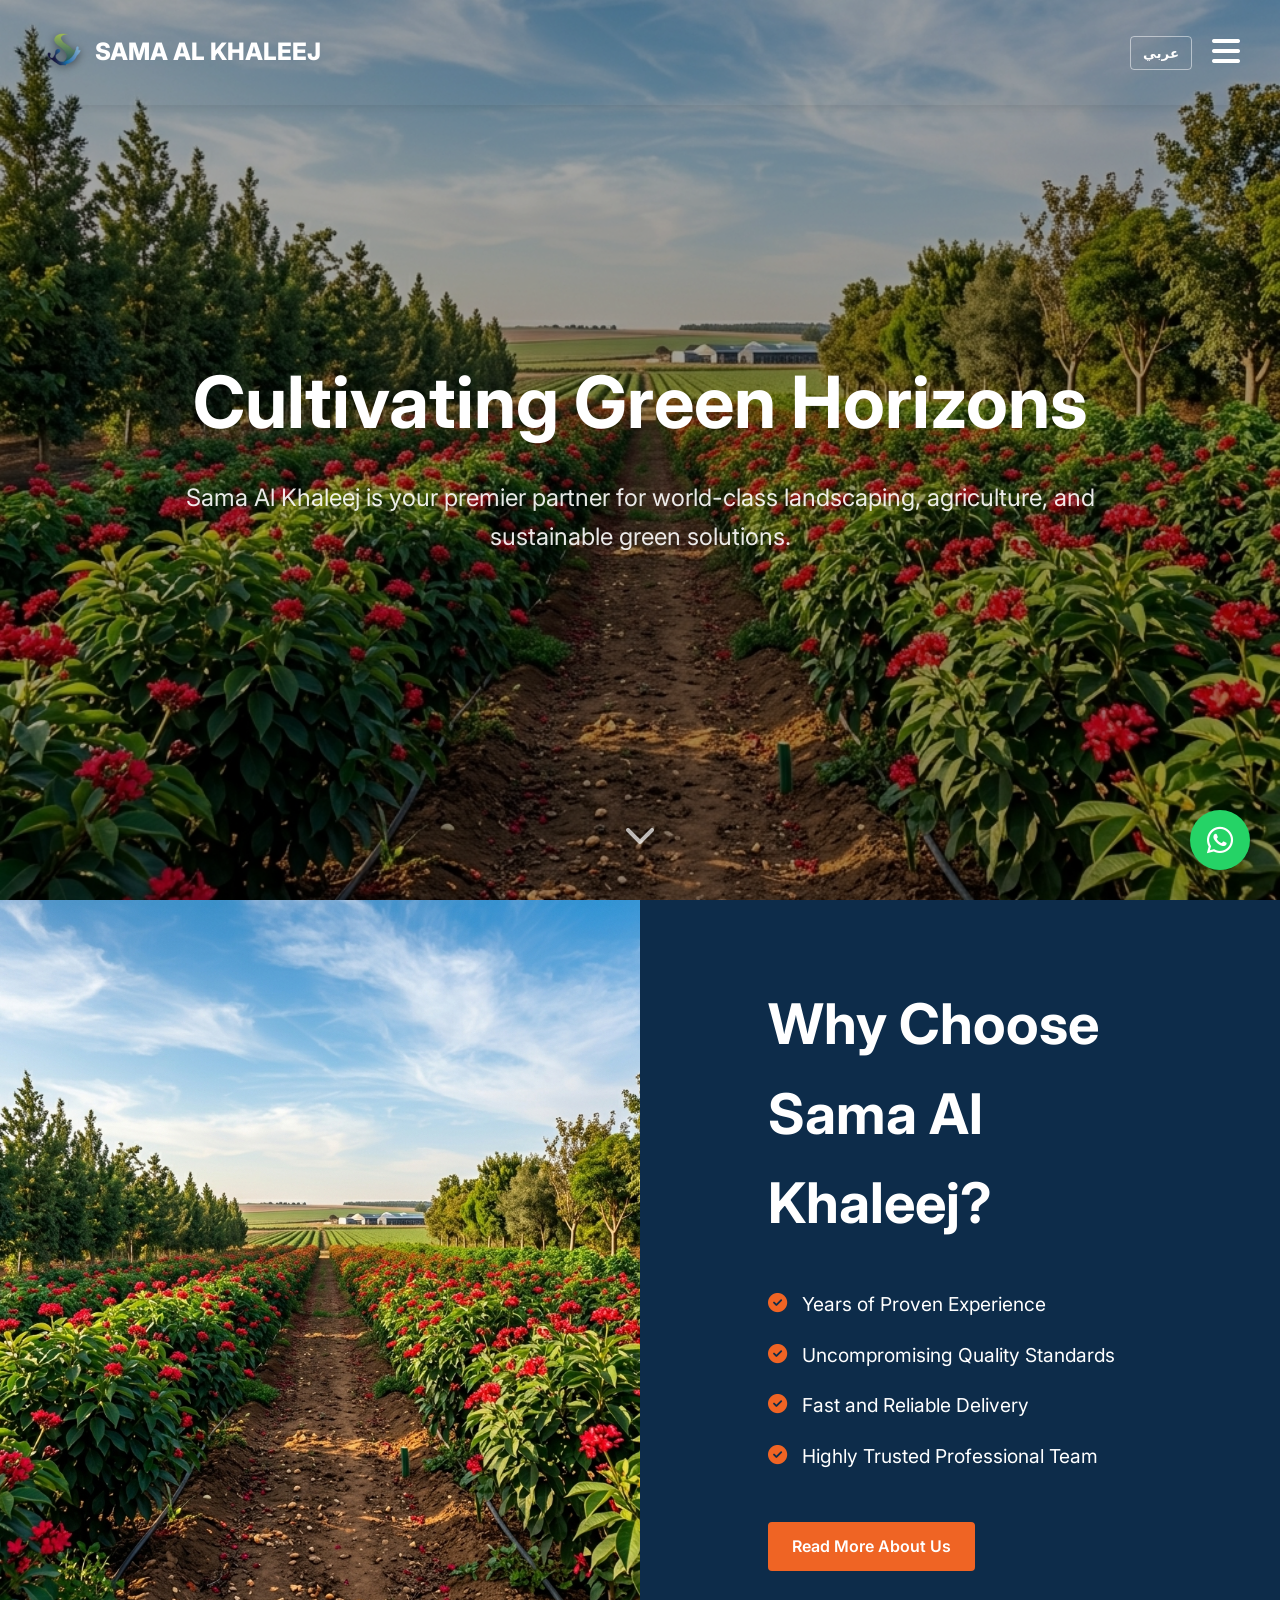
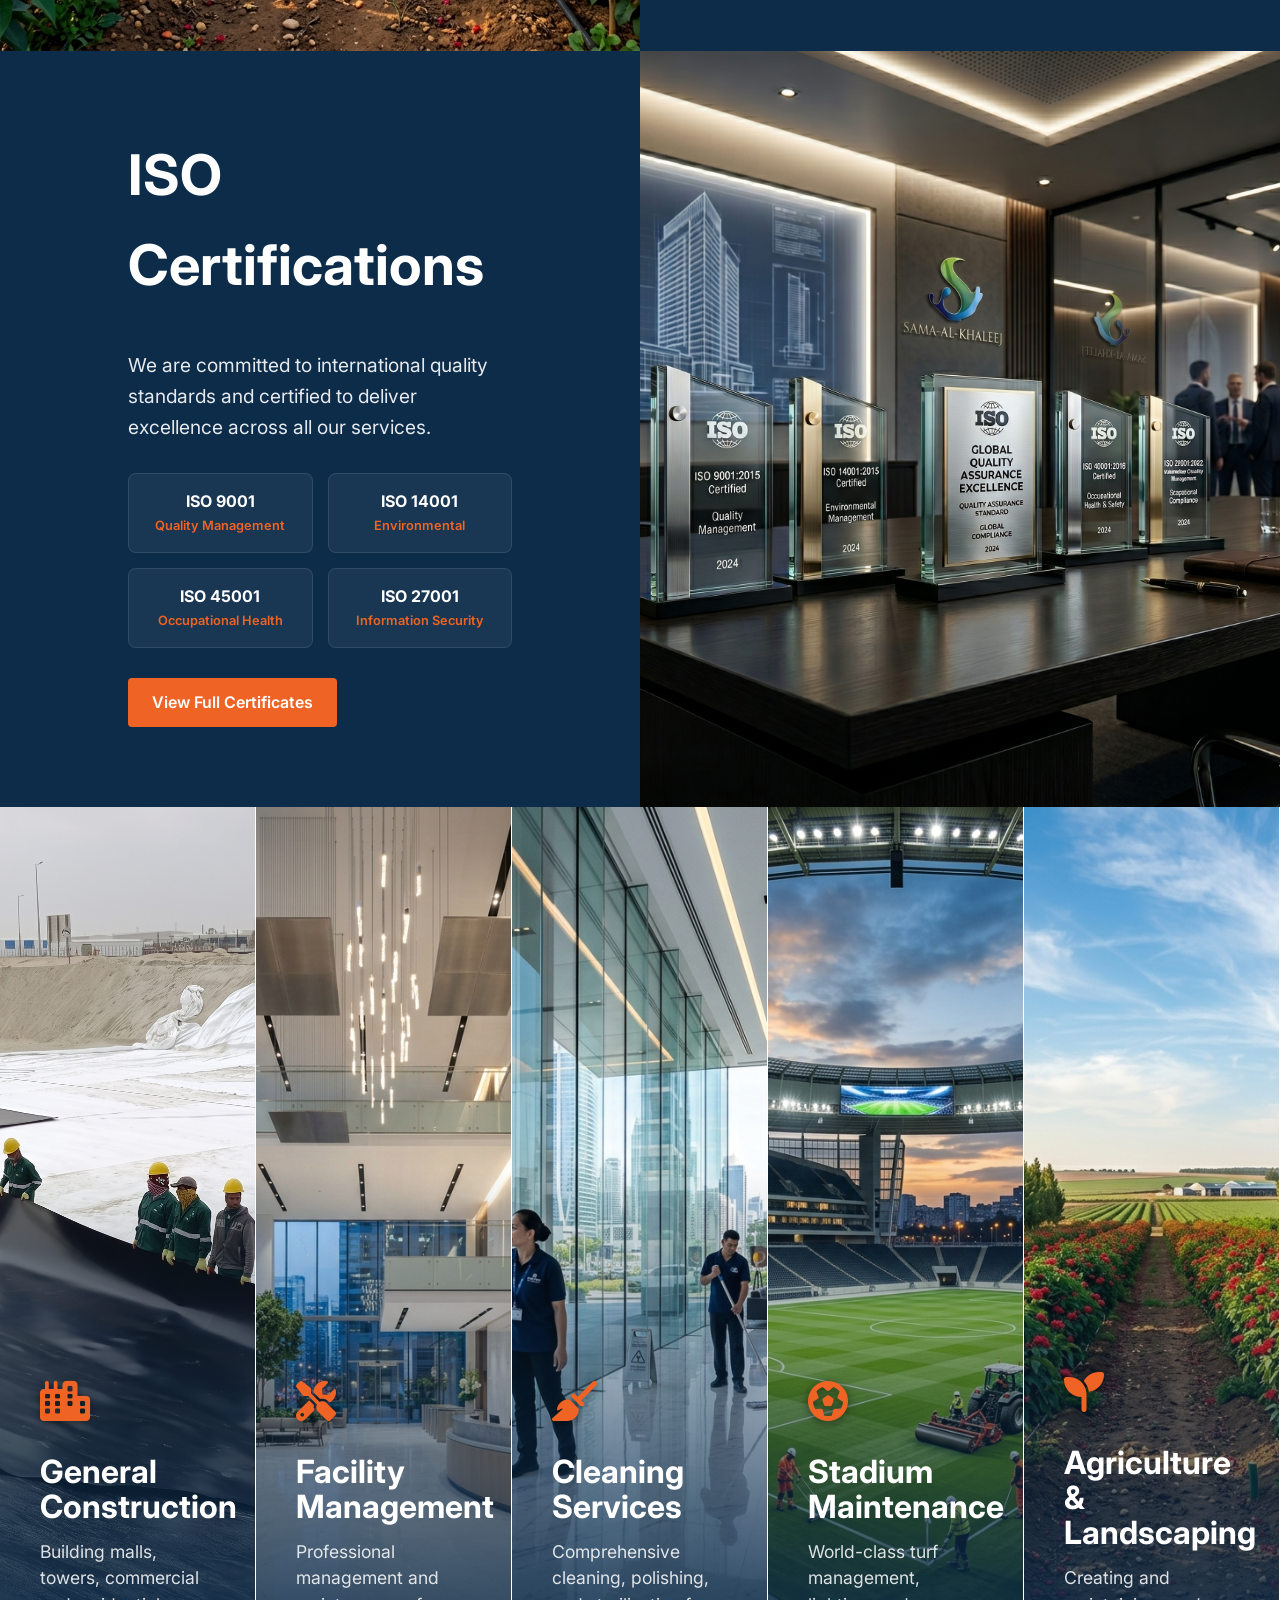
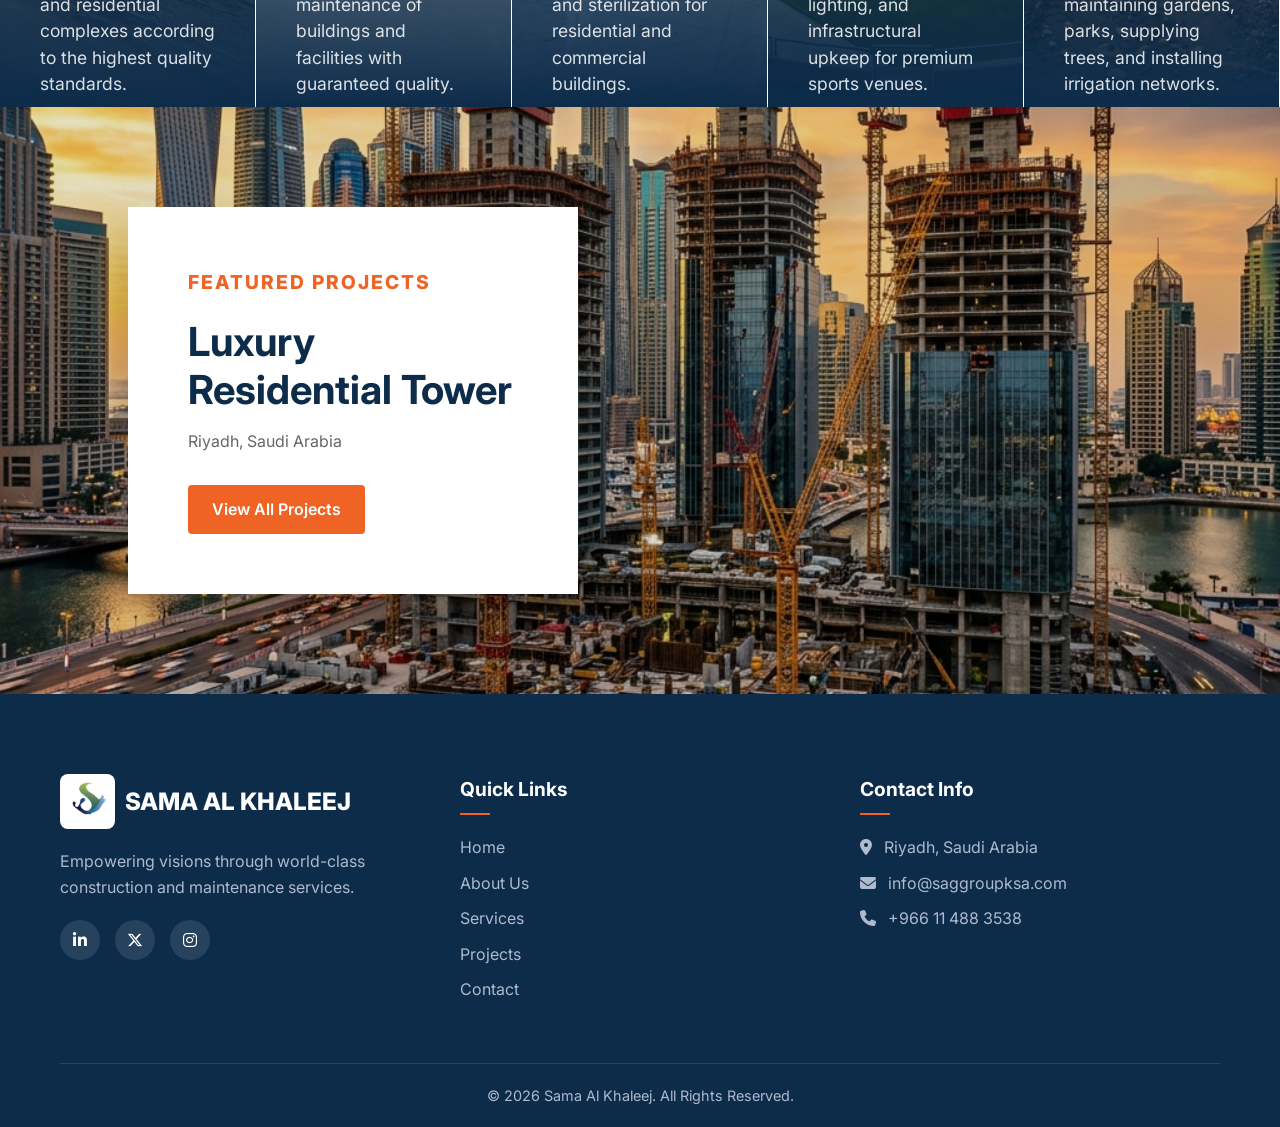
==== index.html @ 2ee247ce "first upload" ====
<!DOCTYPE html>
<html lang="en" dir="ltr">
<head>
  <meta charset="UTF-8">
  <meta name="viewport" content="width=device-width, initial-scale=1.0">
  <meta name="description" content="Sama Al Khaleej - Premium construction, maintenance, and finishing services in Saudi Arabia.">
  <title>Sama Al Khaleej | Building the Future</title>
  
  <!-- Fonts -->
  <link rel="preconnect" href="https://fonts.googleapis.com">
  <link rel="preconnect" href="https://fonts.gstatic.com" crossorigin>
  <link href="https://fonts.googleapis.com/css2?family=Inter:wght@300;400;600;700;800&family=Tajawal:wght@300;400;500;700;800&display=swap" rel="stylesheet">
  
  <!-- FontAwesome Icons -->
  <link rel="stylesheet" href="https://cdnjs.cloudflare.com/ajax/libs/font-awesome/6.4.0/css/all.min.css">
  
  <!-- Custom CSS -->
  <link rel="stylesheet" href="css/style.css">
  <link rel="stylesheet" href="css/ksp.css">
</head>
<body>
  
  <!-- Loading Screen -->
  <div id="loader">
    <div class="spinner"></div>
  </div>

  <!-- Header -->
  <header class="ksp-header">
    <div class="ksp-nav-container">
      <div class="logo">
        <img src="images/logo.png" alt="Logo" class="brand-logo">
        <span>Sama Al Khaleej</span>
      </div>
      <div class="ksp-right-nav">
        <button id="lang-toggle" class="lang-toggle ksp-lang">عربي</button>
        <button class="ksp-hamburger"><i class="fa-solid fa-bars"></i></button>
      </div>
    </div>
  </header>

  <!-- KSP Overlay Menu -->
  <div class="ksp-overlay-menu">
    <button class="ksp-menu-close"><i class="fa-solid fa-xmark"></i></button>
    <nav class="ksp-menu-links">
      <a href="index.html" data-i18n="nav_home">Home</a>
      <a href="about.html" data-i18n="nav_about">About Us</a>
      <a href="iso-certifications.html" data-i18n="nav_iso">ISO Certifications</a>
      <a href="services.html" data-i18n="nav_services">Services</a>
      <a href="projects.html" data-i18n="nav_projects">Projects</a>
      <a href="contact.html" data-i18n="nav_contact">Contact</a>
    </nav>
  </div>

  <!-- Section 1: Hero (100vh) -->
  <section class="ksp-section ksp-hero">
    <div class="ksp-hero-bg" style="background-image: url('images/agriculture_featured_enhanced.png');"></div>
    <div class="ksp-hero-content animate-on-scroll">
      <h1 data-i18n="hero_title">Building the Future with Excellence</h1>
      <p data-i18n="hero_desc">Sama Al Khaleej is your trusted partner for premium construction, maintenance, and finishing services in Saudi Arabia.</p>
    </div>
    <div class="ksp-hero-scroll">
      <i class="fa-solid fa-chevron-down"></i>
    </div>
  </section>

  <!-- Section 2: Why Choose Us (Split Content) -->
  <section class="ksp-section ksp-split">
    <div class="ksp-split-img" style="background-image: url('images/agriculture_featured_enhanced.png');"></div>
    <div class="ksp-split-text-wrap">
      <div class="ksp-split-content animate-on-scroll">
        <h2 data-i18n="why_title">Why Choose Sama Al Khaleej?</h2>
        <ul class="feature-list ksp-list">
          <li><i class="fa-solid fa-check-circle"></i> <span data-i18n="why_1">Years of Proven Experience</span></li>
          <li><i class="fa-solid fa-check-circle"></i> <span data-i18n="why_2">Uncompromising Quality Standards</span></li>
          <li><i class="fa-solid fa-check-circle"></i> <span data-i18n="why_3">Fast and Reliable Delivery</span></li>
          <li><i class="fa-solid fa-check-circle"></i> <span data-i18n="why_4">Highly Trusted Professional Team</span></li>
        </ul>
        <a href="about.html" class="btn btn-primary" data-i18n="why_read_more">Read More About Us</a>
      </div>
    </div>
  </section>

  <!-- Section 2.5: ISO Certifications Highlights -->
  <section class="ksp-section ksp-split" style="flex-direction: row-reverse;">
    <div class="ksp-split-img" style="background-image: url('images/Gemini_Generated_Image_svvsm6svvsm6svvs.png');"></div>
    <div class="ksp-split-text-wrap" style="background-color: var(--primary-color);">
      <div class="ksp-split-content animate-on-scroll">
        <h2 data-i18n="idx_iso_title" style="color: #fff;">ISO Certifications</h2>
        <p data-i18n="idx_iso_desc" style="font-size: 1.2rem; line-height: 1.6; margin-bottom: 30px; color: rgba(255,255,255,0.9);">We are committed to international quality standards and certified to deliver excellence across all our services.</p>
        
        <div style="display: grid; grid-template-columns: 1fr 1fr; gap: 15px;">
          <div style="background: rgba(255,255,255,0.05); padding: 15px; border-radius: 8px; border: 1px solid rgba(255,255,255,0.1); text-align: center; transition: background 0.3s;" onmouseover="this.style.background='rgba(255,255,255,0.1)';" onmouseout="this.style.background='rgba(255,255,255,0.05)';">
            <h4 style="color: #fff; font-size: 1rem; margin-bottom: 2px;">ISO 9001</h4>
            <p style="color: #ef6424; font-size: 0.8rem; font-weight: 600;">Quality Management</p>
          </div>
          <div style="background: rgba(255,255,255,0.05); padding: 15px; border-radius: 8px; border: 1px solid rgba(255,255,255,0.1); text-align: center; transition: background 0.3s;" onmouseover="this.style.background='rgba(255,255,255,0.1)';" onmouseout="this.style.background='rgba(255,255,255,0.05)';">
            <h4 style="color: #fff; font-size: 1rem; margin-bottom: 2px;">ISO 14001</h4>
            <p style="color: #ef6424; font-size: 0.8rem; font-weight: 600;">Environmental</p>
          </div>
          <div style="background: rgba(255,255,255,0.05); padding: 15px; border-radius: 8px; border: 1px solid rgba(255,255,255,0.1); text-align: center; transition: background 0.3s;" onmouseover="this.style.background='rgba(255,255,255,0.1)';" onmouseout="this.style.background='rgba(255,255,255,0.05)';">
            <h4 style="color: #fff; font-size: 1rem; margin-bottom: 2px;">ISO 45001</h4>
            <p style="color: #ef6424; font-size: 0.8rem; font-weight: 600;">Occupational Health</p>
          </div>
          <div style="background: rgba(255,255,255,0.05); padding: 15px; border-radius: 8px; border: 1px solid rgba(255,255,255,0.1); text-align: center; transition: background 0.3s;" onmouseover="this.style.background='rgba(255,255,255,0.1)';" onmouseout="this.style.background='rgba(255,255,255,0.05)';">
            <h4 style="color: #fff; font-size: 1rem; margin-bottom: 2px;">ISO 27001</h4>
            <p style="color: #ef6424; font-size: 0.8rem; font-weight: 600;">Information Security</p>
          </div>
        </div>
        
        <a href="iso-certifications.html" class="btn btn-primary" data-i18n="idx_iso_btn" style="margin-top: 30px;">View Full Certificates</a>
      </div>
    </div>
  </section>

  <!-- Section 3: Core Services Tiles (Edge to Edge) -->
  <section class="ksp-section ksp-tiles">
    <a href="general-construction.html" class="ksp-tile">
      <div class="ksp-tile-bg" style="background-image: url('images/Gemini_Generated_Image_joq02jjoq02jjoq0.png');"></div>
      <div class="ksp-tile-overlay"></div>
      <div class="ksp-tile-content">
        <div class="service-icon"><i class="fa-solid fa-city"></i></div>
        <h3 data-i18n="srv_const_title">General Construction</h3>
        <p data-i18n="srv_const_desc">Building malls, towers, commercial and residential complexes according to the highest quality standards.</p>
      </div>
    </a>
    <a href="facility-management.html" class="ksp-tile">
      <div class="ksp-tile-bg" style="background-image: url('images/service-fm.png');"></div>
      <div class="ksp-tile-overlay"></div>
      <div class="ksp-tile-content">
        <div class="service-icon"><i class="fa-solid fa-screwdriver-wrench"></i></div>
        <h3 data-i18n="srv_maint_title">Facility Management</h3>
        <p data-i18n="srv_maint_desc">Professional management and maintenance of buildings and facilities with guaranteed quality.</p>
      </div>
    </a>
    <a href="#" class="ksp-tile">
      <div class="ksp-tile-bg" style="background-image: url('images/service-clean.png');"></div>
      <div class="ksp-tile-overlay"></div>
      <div class="ksp-tile-content">
        <div class="service-icon"><i class="fa-solid fa-broom"></i></div>
        <h3 data-i18n="srv_clean_title">Cleaning Services</h3>
        <p data-i18n="srv_clean_desc">Comprehensive cleaning, polishing, and sterilization for residential and commercial buildings.</p>
      </div>
    </a>
    <a href="stadium-maintenance.html" class="ksp-tile">
      <div class="ksp-tile-bg" style="background-image: url('images/stadium-maintenance.png');"></div>
      <div class="ksp-tile-overlay"></div>
      <div class="ksp-tile-content">
        <div class="service-icon"><i class="fa-solid fa-futbol"></i></div>
        <h3 data-i18n="srv_stadium_title">Stadium Maintenance</h3>
        <p data-i18n="srv_stadium_desc">World-class turf management, lighting, and infrastructural upkeep for premium sports venues.</p>
      </div>
    </a>
    <a href="agriculture.html" class="ksp-tile">
      <div class="ksp-tile-bg" style="background-image: url('images/agriculture_featured_enhanced.png');"></div>
      <div class="ksp-tile-overlay"></div>
      <div class="ksp-tile-content">
        <div class="service-icon"><i class="fa-solid fa-seedling"></i></div>
        <h3 data-i18n="srv_agri_title">Agriculture & Landscaping</h3>
        <p data-i18n="srv_agri_desc">Creating and maintaining gardens, parks, supplying trees, and installing irrigation networks.</p>
      </div>
    </a>
  </section>

  <!-- Section 4: Featured Immersive Slider/Card (100vh) -->
  <section class="ksp-section ksp-feature">
    <div class="ksp-feature-bg" style="background-image: url('images/project-1.jpg');"></div>
    <div class="ksp-feature-overlay"></div>
    <div class="ksp-feature-card animate-on-scroll">
      <h2 data-i18n="proj_title">Featured Projects</h2>
      <h3 data-i18n="proj_1">Luxury Residential Tower</h3>
      <p style="color: #666; margin-bottom: 20px;">Riyadh, Saudi Arabia</p>
      <a href="projects.html" class="btn btn-primary" data-i18n="proj_view_all" style="margin-top: 10px;">View All Projects</a>
    </div>
  </section>

  <!-- Main Footer -->
  <footer>
    <div class="container">
      <div class="footer-grid">
        <div class="footer-col animate-on-scroll">
          <div class="logo" style="color: #fff; margin-bottom: 20px;">
            <img src="images/logo.png" alt="Logo" class="brand-logo"> Sama Al Khaleej
          </div>
          <p data-i18n="footer_desc">Empowering visions through world-class construction and maintenance services.</p>
          <div class="social-links">
            <a href="#"><i class="fa-brands fa-linkedin-in"></i></a>
            <a href="#"><i class="fa-brands fa-x-twitter"></i></a>
            <a href="#"><i class="fa-brands fa-instagram"></i></a>
          </div>
        </div>
        <div class="footer-col animate-on-scroll">
          <h4 data-i18n="footer_quick">Quick Links</h4>
          <a href="index.html" data-i18n="nav_home">Home</a>
          <a href="about.html" data-i18n="nav_about">About Us</a>
          <a href="services.html" data-i18n="nav_services">Services</a>
          <a href="projects.html" data-i18n="nav_projects">Projects</a>
          <a href="contact.html" data-i18n="nav_contact">Contact</a>
        </div>
        <div class="footer-col animate-on-scroll">
          <h4 data-i18n="footer_contact">Contact Info</h4>
          <p><i class="fa-solid fa-location-dot" style="margin-right: 8px;"></i> <span data-i18n="office_address">Riyadh, Saudi Arabia</span></p>
          <p><i class="fa-solid fa-envelope" style="margin-right: 8px;"></i> info@saggroupksa.com</p>
          <p><i class="fa-solid fa-phone" style="margin-right: 8px;"></i> +966 11 488 3538</p>
        </div>
      </div>
      <div class="footer-bottom">
        <p data-i18n="footer_rights">&copy; 2026 Sama Al Khaleej. All Rights Reserved.</p>
      </div>
    </div>
  </footer>

  <!-- Floating WhatsApp -->
  <a href="https://wa.me/966114883538" target="_blank" class="whatsapp-float">
    <i class="fa-brands fa-whatsapp"></i>
  </a>

  <!-- Custom Script -->
  <script src="js/script.js"></script>
</body>
</html>
---- css/style.css ----
:root {
  --primary-color: #0d2c4a; /* Dark Blue */
  --secondary-color: #ef6424; /* Orange */
  --text-color: #333333;
  --text-light: #666666;
  --bg-color: #ffffff;
  --bg-light: #f8f9fa;
  --border-color: #dddddd;
  --transition: all 0.3s ease;
  --font-family: 'Inter', system-ui, -apple-system, sans-serif;
  --container-width: 1200px;
}

[dir="rtl"] {
  --font-family: 'Tajawal', 'Inter', system-ui, -apple-system, sans-serif;
}

* {
  margin: 0;
  padding: 0;
  box-sizing: border-box;
}

html {
  scroll-behavior: smooth;
  font-family: var(--font-family);
  color: var(--text-color);
  background-color: var(--bg-color);
}

body {
  line-height: 1.6;
  overflow-x: hidden;
}

a {
  text-decoration: none;
  color: inherit;
}

ul {
  list-style: none;
}

.container {
  max-width: var(--container-width);
  margin: 0 auto;
  padding: 0 20px;
}

/* Typography */
h1, h2, h3, h4, h5, h6 {
  color: var(--primary-color);
  margin-bottom: 15px;
  font-weight: 700;
}

.section-title {
  text-align: center;
  margin-bottom: 40px;
}

.section-title h2 {
  font-size: 2.5rem;
  position: relative;
  display: inline-block;
  padding-bottom: 10px;
}

.section-title h2::after {
  content: '';
  position: absolute;
  bottom: 0;
  left: 50%;
  transform: translateX(-50%);
  width: 60px;
  height: 3px;
  background-color: var(--secondary-color);
}

/* Header & Nav */
header {
  background-color: #ffffff;
  box-shadow: 0 2px 10px rgba(0,0,0,0.1);
  position: sticky;
  top: 0;
  z-index: 1000;
}

.nav-container {
  display: flex;
  justify-content: space-between;
  align-items: center;
  height: 80px;
}

.logo {
  display: flex;
  align-items: center;
  gap: 10px;
  font-size: 1.5rem;
  font-weight: 800;
  color: var(--primary-color);
  text-transform: uppercase;
}

.logo i {
  color: var(--secondary-color);
  font-size: 2rem;
}

.brand-logo {
  height: 45px;
  width: auto;
  object-fit: contain;
}

.footer-col .brand-logo {
  height: 55px;
  background-color: #fff;
  border-radius: 8px;
  padding: 5px;
}

.nav-links {
  display: flex;
  gap: 30px;
  align-items: center;
}

.nav-links a {
  font-weight: 600;
  transition: var(--transition);
}

.nav-links a:hover, .nav-links a.active {
  color: var(--secondary-color);
}

.header-actions {
  display: flex;
  align-items: center;
  gap: 15px;
  margin-inline-start: 20px;
}

/* Buttons */
.btn {
  display: inline-block;
  padding: 12px 24px;
  border-radius: 4px;
  font-weight: 600;
  cursor: pointer;
  transition: var(--transition);
  border: none;
  text-align: center;
}

.btn-primary {
  background-color: var(--secondary-color);
  color: #ffffff !important;
}

.btn-primary:hover {
  background-color: #d15119;
  transform: translateY(-2px);
}

.btn-outline {
  background-color: transparent;
  border: 2px solid var(--primary-color);
  color: var(--primary-color) !important;
}

.btn-outline:hover {
  background-color: var(--primary-color);
  color: #ffffff !important;
}

.lang-toggle {
  background: transparent;
  border: 1px solid var(--border-color);
  padding: 8px 12px;
  border-radius: 4px;
  cursor: pointer;
  font-weight: bold;
  font-family: inherit;
  transition: var(--transition);
}

.lang-toggle:hover {
  background: var(--bg-light);
}

.mobile-menu-btn {
  display: none;
  background: none;
  border: none;
  font-size: 1.5rem;
  cursor: pointer;
  color: var(--primary-color);
}

/* Mobile Nav */
@media (max-width: 992px) {
  .nav-links {
    position: absolute;
    top: 80px;
    left: 0;
    width: 100%;
    background-color: #ffffff;
    flex-direction: column;
    padding: 20px;
    box-shadow: 0 5px 10px rgba(0,0,0,0.1);
    transform: translateY(-100%);
    opacity: 0;
    pointer-events: none;
    transition: var(--transition);
    z-index: -1;
  }
  
  .nav-links.show {
    transform: translateY(0);
    opacity: 1;
    pointer-events: auto;
  }
  
  .header-actions {
    display: flex;
    flex-direction: column;
    width: 100%;
    margin-top: 20px;
    margin-inline-start: 0;
  }
  
  .mobile-menu-btn {
    display: block;
  }
  
  .header-actions .btn, .header-actions .lang-toggle {
    width: 100%;
    text-align: center;
    padding: 12px;
  }
}

/* General Layouts */
section {
  padding: 120px 0;
}

.bg-light {
  background-color: var(--bg-light);
}

.bg-primary {
  background-color: var(--primary-color);
  color: #ffffff;
}

.bg-primary h1, .bg-primary h2, .bg-primary h3, .bg-primary p {
  color: #ffffff;
}

/* Hero Section */
.hero {
  height: max(100vh, 700px);
  background: linear-gradient(rgba(13, 44, 74, 0.45), rgba(13, 44, 74, 0.2)), url('../images/hero-cinematic.png') center/cover no-repeat;
  display: flex;
  align-items: center;
  text-align: center;
  color: #ffffff;
  position: relative;
}

.hero::after {
  content: '';
  position: absolute;
  bottom: 0; left: 0; width: 100%; height: 150px;
  background: linear-gradient(to top, rgba(255,255,255,1), transparent);
  pointer-events: none;
}

.hero-content {
  max-width: 900px;
  margin: 0 auto;
  z-index: 2;
  position: relative;
}

.hero h1 {
  font-size: 4rem;
  color: #ffffff;
  margin-bottom: 25px;
  text-shadow: 0 4px 12px rgba(0,0,0,0.4);
  letter-spacing: -1px;
}

.hero p {
  font-size: 1.3rem;
  margin-bottom: 40px;
  opacity: 0.95;
  text-shadow: 0 2px 8px rgba(0,0,0,0.5);
  font-weight: 300;
}

.hero-btns {
  display: flex;
  gap: 20px;
  justify-content: center;
}

/* Features/Services Overview */
.grid-3 {
  display: grid;
  grid-template-columns: repeat(auto-fit, minmax(300px, 1fr));
  gap: 30px;
}
.grid-4 {
  display: grid;
  grid-template-columns: repeat(auto-fit, minmax(250px, 1fr));
  gap: 30px;
}
.grid-2 {
  display: grid;
  grid-template-columns: repeat(auto-fit, minmax(400px, 1fr));
  gap: 30px;
}

.service-card {
  position: relative;
  height: 500px;
  border-radius: 12px;
  overflow: hidden;
  text-align: left;
  transition: var(--transition);
  display: flex;
  flex-direction: column;
  justify-content: flex-end;
  color: #fff;
  group: hover;
}

[dir="rtl"] .service-card {
  text-align: right;
}

.service-card-img {
  position: absolute;
  top: 0; left: 0;
  width: 100%; height: 100%;
  object-fit: cover;
  z-index: 1;
  transition: transform 0.6s ease;
}

.service-card-overlay {
  position: absolute;
  top: 0; left: 0;
  width: 100%; height: 100%;
  background: linear-gradient(to top, rgba(13, 44, 74, 0.95) 0%, rgba(13, 44, 74, 0.3) 60%, transparent 100%);
  z-index: 2;
  transition: var(--transition);
}

.service-card-content {
  position: relative;
  z-index: 3;
  padding: 30px;
  transform: translateY(0); /* For hover shifting */
  transition: transform 0.4s ease;
}

.service-card:hover {
  box-shadow: 0 15px 35px rgba(0,0,0,0.2);
}

.service-card:hover .service-card-img {
  transform: scale(1.08); /* Cinematic zoom */
}

.service-card:hover .service-card-overlay {
  background: linear-gradient(to top, rgba(13, 44, 74, 0.98) 0%, rgba(13, 44, 74, 0.5) 60%, transparent 100%);
}

.service-card:hover .service-card-content {
  transform: translateY(-10px);
}

.service-icon {
  font-size: 2.5rem;
  color: var(--secondary-color);
  margin-bottom: 15px;
  filter: drop-shadow(0 2px 4px rgba(0,0,0,0.5));
}

.service-card h3 {
  color: #ffffff;
  font-size: 1.5rem;
  margin-bottom: 10px;
  font-weight: 700;
}

.service-card p {
  color: rgba(255,255,255,0.85);
  font-size: 0.95rem;
  margin-bottom: 0px;
  line-height: 1.5;
}

.service-card-link {
  display: inline-block;
  margin-top: 15px;
  font-weight: 700;
  color: var(--secondary-color);
  font-size: 0.95rem;
  opacity: 0;
  transform: translateY(10px);
  transition: all 0.4s ease;
}

.service-card:hover .service-card-link {
  opacity: 1;
  transform: translateY(0);
}

/* Why Choose Us & About */
.flex-split {
  display: flex;
  align-items: center;
  gap: 50px;
}

.flex-split > div {
  flex: 1;
}

.about-img {
  width: 100%;
  border-radius: 10px;
  box-shadow: 0 10px 30px rgba(0,0,0,0.15);
}

.feature-list li {
  margin-bottom: 15px;
  display: flex;
  align-items: flex-start;
  gap: 15px;
}

.feature-list i {
  color: var(--secondary-color);
  margin-top: 5px;
}

/* Stats */
.stats {
  padding: 60px 0;
}

.stat-card {
  text-align: center;
}

.stat-number {
  font-size: 3rem;
  font-weight: 800;
  color: var(--secondary-color);
  margin-bottom: 10px;
}

/* Footer */
footer {
  background-color: var(--primary-color);
  color: #ffffff;
  padding: 80px 0 20px;
}

.footer-grid {
  display: grid;
  grid-template-columns: repeat(auto-fit, minmax(250px, 1fr));
  gap: 40px;
  margin-bottom: 50px;
}

.footer-col h4 {
  color: #ffffff;
  margin-bottom: 20px;
  font-size: 1.2rem;
  position: relative;
  padding-bottom: 10px;
}

.footer-col h4::after {
  content: '';
  position: absolute;
  bottom: 0;
  left: 0;
  width: 30px;
  height: 2px;
  background-color: var(--secondary-color);
}

[dir="rtl"] .footer-col h4::after {
  right: 0;
  left: auto;
}

.footer-col p, .footer-col a {
  color: #aebacd;
  margin-bottom: 10px;
  display: block;
  transition: var(--transition);
}

.footer-col a:hover {
  color: var(--secondary-color);
  padding-left: 5px;
}

[dir="rtl"] .footer-col a:hover {
  padding-left: 0;
  padding-right: 5px;
}

.social-links {
  display: flex;
  gap: 15px;
  margin-top: 20px;
}

.social-links a {
  display: flex;
  align-items: center;
  justify-content: center;
  width: 40px;
  height: 40px;
  border-radius: 50%;
  background-color: rgba(255,255,255,0.1);
  color: #ffffff;
}

.social-links a:hover {
  background-color: var(--secondary-color);
  padding: 0; /* Reset for flex */
}

.footer-bottom {
  text-align: center;
  padding-top: 20px;
  border-top: 1px solid rgba(255,255,255,0.1);
  color: #aebacd;
  font-size: 0.9rem;
}

/* Floating WhatsApp */
.whatsapp-float {
  position: fixed;
  bottom: 30px;
  right: 30px;
  width: 60px;
  height: 60px;
  background-color: #25d366;
  color: #FFF;
  border-radius: 50px;
  text-align: center;
  font-size: 30px;
  box-shadow: 2px 2px 10px rgba(0,0,0,0.2);
  z-index: 100;
  display: flex;
  align-items: center;
  justify-content: center;
  transition: var(--transition);
}

[dir="rtl"] .whatsapp-float {
  right: auto;
  left: 30px;
}

.whatsapp-float:hover {
  background-color: #1ebe57;
  transform: scale(1.1);
}

/* Animations */
.animate-on-scroll {
  opacity: 0;
  transform: translateY(30px);
  transition: opacity 0.8s ease, transform 0.8s ease;
}

.animate-on-scroll.visible {
  opacity: 1;
  transform: translateY(0);
}

/* Inner Page Header */
.page-header {
  padding: 100px 0 60px;
  background: linear-gradient(rgba(13, 44, 74, 0.85), rgba(13, 44, 74, 0.85)), url('../images/page-hero-bg.jpg') center/cover no-repeat;
  text-align: center;
}

.page-header h1 {
  font-size: 3rem;
  margin-bottom: 10px;
}

/* Projects / Portfolio Grid */
.portfolio-grid {
  display: grid;
  grid-template-columns: repeat(auto-fill, minmax(350px, 1fr));
  gap: 20px;
}

.portfolio-item {
  position: relative;
  border-radius: 8px;
  overflow: hidden;
  box-shadow: 0 4px 15px rgba(0,0,0,0.1);
}

.portfolio-item img {
  width: 100%;
  height: 250px;
  object-fit: cover;
  transition: var(--transition);
}

.portfolio-overlay {
  position: absolute;
  top: 0;
  left: 0;
  width: 100%;
  height: 100%;
  background: rgba(13, 44, 74, 0.85);
  display: flex;
  flex-direction: column;
  justify-content: center;
  align-items: center;
  opacity: 0;
  transition: var(--transition);
  color: #fff;
  padding: 20px;
  text-align: center;
}

.portfolio-item:hover img {
  transform: scale(1.1);
}

.portfolio-item:hover .portfolio-overlay {
  opacity: 1;
}

.portfolio-overlay h3 {
  color: #fff;
  transform: translateY(20px);
  transition: var(--transition);
}

.portfolio-overlay p {
  transform: translateY(20px);
  transition: var(--transition);
  opacity: 0;
}

.portfolio-item:hover .portfolio-overlay h3,
.portfolio-item:hover .portfolio-overlay p {
  transform: translateY(0);
  opacity: 1;
}

/* Contact Page */
.contact-form {
  background: #fff;
  padding: 40px;
  border-radius: 8px;
  box-shadow: 0 5px 20px rgba(0,0,0,0.05);
}

.form-group {
  margin-bottom: 20px;
}

.form-control {
  width: 100%;
  padding: 12px 15px;
  border: 1px solid var(--border-color);
  border-radius: 4px;
  font-family: inherit;
  font-size: 1rem;
  transition: var(--transition);
}

.form-control:focus {
  outline: none;
  border-color: var(--secondary-color);
}

.contact-info-item {
  display: flex;
  align-items: flex-start;
  gap: 20px;
  margin-bottom: 30px;
}

.contact-icon {
  width: 50px;
  height: 50px;
  background: var(--bg-light);
  border-radius: 50%;
  display: flex;
  align-items: center;
  justify-content: center;
  color: var(--secondary-color);
  font-size: 1.5rem;
  flex-shrink: 0;
}

.map-container iframe {
  width: 100%;
  height: 100%;
  min-height: 400px;
  border: 0;
  border-radius: 8px;
}

@media (max-width: 768px) {
  .flex-split {
    flex-direction: column;
  }
  .hero h1 {
    font-size: 2.2rem;
  }
  .hero p {
    font-size: 1rem;
  }
  .hero-btns {
    flex-direction: column;
    width: 100%;
  }
  .hero-btns .btn {
    width: 100%;
  }
  .grid-2, .grid-3, .grid-4, .portfolio-grid {
    grid-template-columns: 1fr;
    gap: 20px;
  }
  section {
    padding: 50px 0;
  }
  .section-title h2 {
    font-size: 2rem;
  }
  .contact-info-item {
    flex-direction: column;
    align-items: center;
    text-align: center;
  }
  .contact-info-item {
    flex-direction: column;
    align-items: center;
    text-align: center;
  }
  .page-header h1 {
    font-size: 2.2rem;
  }
  .hero::after {
    height: 80px; /* Reduced white fade on mobile hero */
  }
}

/* Loading Screen */
#loader {
  position: fixed;
  top: 0;
  left: 0;
  width: 100%;
  height: 100%;
  background-color: var(--primary-color);
  z-index: 9999;
  display: flex;
  justify-content: center;
  align-items: center;
  transition: opacity 0.5s ease;
}

.spinner {
  width: 50px;
  height: 50px;
  border: 5px solid rgba(255,255,255,0.3);
  border-radius: 50%;
  border-top-color: var(--secondary-color);
  animation: spin 1s ease-in-out infinite;
}

@keyframes spin {
  to { transform: rotate(360deg); }
}

.hidden {
  opacity: 0;
  pointer-events: none;
}

/* RTL Specifics */
[dir="rtl"] .project-item {
  border-left: none;
  border-right: 5px solid var(--secondary-color);
}
[dir="rtl"] .rtl-flip {
  transform: scaleX(-1);
  display: inline-block;
}
---- css/ksp.css ----
/* --- KSP Exact Replication Structure --- */
body {
  margin: 0; padding: 0; overflow-x: hidden;
}

.ksp-header {
  position: absolute;
  top: 0; left: 0; width: 100%;
  z-index: 1000;
  background: transparent;
  padding: 30px 40px;
}
.ksp-nav-container {
  display: flex;
  justify-content: space-between;
  align-items: center;
  padding: 0;
}
.ksp-header .logo { color: #fff; }
.ksp-header .brand-logo { filter: drop-shadow(0 2px 4px rgba(0,0,0,0.5)); }
.ksp-right-nav {
  display: flex;
  align-items: center;
  gap: 20px;
}
.ksp-hamburger {
  background: none; border: none; color: #fff; font-size: 2rem; cursor: pointer; position: relative; z-index: 9999;
}
.ksp-hamburger i {
  pointer-events: none;
}
.ksp-lang {
  color: #fff; border-color: rgba(255,255,255,0.5); font-weight: 600;
}
.ksp-lang:hover { background: rgba(255,255,255,0.2); }

.ksp-section {
  width: 100vw;
  height: auto;
  position: relative;
  overflow: hidden;
  margin: 0; padding: 0;
}

/* SECTION 1: HERO */
.ksp-hero {
  height: 100vh;
}
.ksp-hero-bg {
  position: absolute; top:0; left:0; width:100%; height:100%;
  background-size: cover; background-position: center;
  z-index: 1; filter: brightness(0.65);
}
.ksp-hero-content {
  position: relative; z-index: 2;
  height: 100%; display: flex; flex-direction: column; justify-content: center; align-items: center;
  text-align: center; max-width: 1000px; margin: 0 auto; color: #fff; padding: 0 20px;
}
.ksp-hero-content h1 { font-size: 4.5rem; color: #fff; margin-bottom: 20px; }
.ksp-hero-content p { font-size: 1.5rem; opacity: 0.9; }

.ksp-hero-scroll {
  position: absolute; bottom: 40px; left: 50%; transform: translateX(-50%);
  color: #fff; font-size: 2rem; z-index: 2; animation: ksp-bounce 2s infinite; opacity: 0.7;
}

[dir="rtl"] .ksp-hero-scroll {
  left: auto; right: 50%; transform: translateX(50%);
}

@keyframes ksp-bounce {
  0%, 20%, 50%, 80%, 100% { transform: translateY(0) translateX(-50%); }
  40% { transform: translateY(-20px) translateX(-50%); }
  60% { transform: translateY(-10px) translateX(-50%); }
}

/* SECTION 2: SPLIT VISION */
.ksp-split {
  display: flex;
}
.ksp-split-img {
  width: 50vw; min-height: 400px;
  background-size: cover; background-position: center;
}
.ksp-split-text-wrap {
  width: 50vw;
  background-color: var(--primary-color);
  color: #fff;
  display: flex; flex-direction: column; justify-content: center;
  padding: 80px 10%; overflow-y: auto;
}
.ksp-split-content {
  text-align: left;
}
[dir="rtl"] .ksp-split-content { text-align: right; }
.ksp-split-content h2 { color: #fff; font-size: 3.5rem; margin-bottom: 2.5rem; }
.ksp-list li i { color: var(--secondary-color); font-size: 1.2rem; }
.ksp-list li span { color: #fff; font-size: 1.2rem; }
.ksp-list li { margin-bottom: 20px; text-align: left; }
[dir="rtl"] .ksp-list li { text-align: right; }
.ksp-split-content .btn { margin-top: 30px; display: inline-block; width: max-content;}

/* SECTION 3: TILES */
.ksp-tiles {
  display: flex;
}
.ksp-tile {
  flex: 1; height: 100vh;
  position: relative; overflow: hidden;
  display: flex; flex-direction: column; justify-content: flex-end;
  border-right: 1px solid rgba(255,255,255,0.1);
  text-decoration: none; color: #fff;
}
[dir="rtl"] .ksp-tile {
  border-right: none; border-left: 1px solid rgba(255,255,255,0.1); text-align: right;
}

.ksp-tile-bg {
  position: absolute; top:0; left:0; width:100%; height:100%;
  background-size: cover; background-position: center;
  z-index: 1; transition: transform 1.2s cubic-bezier(0.2, 0.8, 0.2, 1);
}
.ksp-tile-overlay {
  position: absolute; top:0; left:0; width:100%; height:100%;
  background: linear-gradient(to top, rgba(13,44,74,1) 0%, rgba(13,44,74,0) 60%);
  z-index: 2; transition: all 0.5s ease;
}
.ksp-tile-content {
  position: relative; z-index: 3; padding: 40px;
  transform: translateY(30px); transition: transform 0.6s cubic-bezier(0.2, 0.8, 0.2, 1);
}
.ksp-tile:hover .ksp-tile-bg { transform: scale(1.08); }
.ksp-tile:hover .ksp-tile-overlay { background: linear-gradient(to top, rgba(13,44,74,1) 0%, rgba(13,44,74,0.3) 70%); }
.ksp-tile:hover .ksp-tile-content { transform: translateY(0); }

.ksp-tile .service-icon { color: var(--secondary-color); font-size: 2.5rem; margin-bottom: 20px; }
.ksp-tile h3 { color: #fff; font-size: 2rem; margin-bottom: 15px; font-weight: 700; line-height: 1.1; }
.ksp-tile p { color: rgba(255,255,255,0.85); font-size:1.1rem; line-height: 1.5; margin-bottom:0;}

/* SECTION 4: FEATURED CARD */
.ksp-feature {
  padding: 100px 0;
  display: flex;
  align-items: center;
  min-height: 60vh;
}
.ksp-feature-bg {
  position: absolute; top:0; left:0; width:100%; height:100%;
  background-size: cover; background-position: center;
  z-index: 1;
}
.ksp-feature-overlay {
  position: absolute; top:0; left:0; width:100%; height:100%;
  background: rgba(0,0,0,0.1); z-index: 2;
}
.ksp-feature-card {
  position: relative;
  margin-left: 10%;
  width: 450px; max-width: 90%;
  background: #ffffff;
  padding: 60px; z-index: 3;
  box-shadow: 0 30px 60px rgba(0,0,0,0.2);
}
[dir="rtl"] .ksp-feature-card { margin-left: 0; margin-right: 10%; left: auto; right: auto; }

.ksp-feature-card h2 { font-size: 1.2rem; color: var(--secondary-color); text-transform: uppercase; letter-spacing: 2px; margin-bottom:20px; font-weight: 800;}
.ksp-feature-card h3 { font-size: 2.5rem; color: var(--primary-color); margin-bottom: 15px; line-height: 1.2;}

/* SECTION: 3-COL TILES */
.ksp-tile.ksp-tile-3 {
  width: 33.33vw;
}

/* SECTION: MASONRY PROJECTS */
.ksp-masonry {
  display: flex; flex-wrap: wrap; width: 100vw;
}
.ksp-masonry-item {
  width: 50vw; height: 50vh; position: relative; overflow: hidden; color: #fff; text-decoration: none;
}
.ksp-masonry-bg {
  position: absolute; top:0; left:0; width:100%; height:100%;
  background-size: cover; background-position: center; transition: transform 0.8s ease; z-index: 1;
}
.ksp-masonry-overlay {
  position: absolute; top:0; left:0; width:100%; height:100%;
  background: rgba(13, 44, 74, 0.85); display: flex; flex-direction: column; justify-content: center; padding: 10%;
  opacity: 0; transition: opacity 0.5s ease; z-index: 2;
}
.ksp-masonry-item:hover .ksp-masonry-bg { transform: scale(1.08); }
.ksp-masonry-item:hover .ksp-masonry-overlay { opacity: 1; }
.ksp-masonry-overlay h4 { color: #ef6424; font-size: 2rem; margin-bottom: 10px; font-weight: 700; transform: translateY(20px); transition: transform 0.5s ease;}
.ksp-masonry-item:hover .ksp-masonry-overlay h4 { transform: translateY(0); }
.ksp-masonry-overlay p { color: rgba(255,255,255,0.9); font-size: 1.1rem; line-height: 1.6; }

/* SECTION: ZIGZAG OVERRIDE */
.ksp-feature-alt .ksp-feature-card {
  left: auto; right: 10%;
}
[dir="rtl"] .ksp-feature-alt .ksp-feature-card {
  right: auto; left: 10%;
}

/* SECTION: OVERLAY MENU */
.ksp-overlay-menu {
  position: fixed; top: 0; right: 0; width: 400px; max-width: 100vw; height: 100vh;
  background: rgba(13, 44, 74, 0.98); z-index: 2000;
  display: flex; flex-direction: column; justify-content: center; align-items: flex-start;
  padding: 50px;
  opacity: 0; transform: translateX(100%); pointer-events: none; transition: all 0.4s ease;
  box-shadow: -10px 0 30px rgba(0,0,0,0.5);
}
[dir="rtl"] .ksp-overlay-menu {
  right: auto; left: 0; transform: translateX(-100%); box-shadow: 10px 0 30px rgba(0,0,0,0.5); align-items: flex-start;
}
.ksp-overlay-menu.show {
  opacity: 1; transform: translateX(0); pointer-events: auto;
}
[dir="rtl"] .ksp-overlay-menu.show { transform: translateX(0); }
.ksp-menu-close {
  position: absolute; top: 30px; right: 30px;
  background: none; border: none; color: #fff; font-size: 2rem; cursor: pointer; transition: color 0.3s ease;
}
[dir="rtl"] .ksp-menu-close { right: auto; left: 30px; }
.ksp-menu-close:hover { color: var(--secondary-color); }
.ksp-menu-links {
  display: flex; flex-direction: column; gap: 20px; width: 100%; text-align: left;
}
[dir="rtl"] .ksp-menu-links { text-align: right; }
.ksp-menu-links a {
  color: #fff; font-size: 1.4rem; text-decoration: none; font-weight: 500; opacity: 0; transform: translateY(10px); transition: all 0.4s ease;
}
.ksp-overlay-menu.show .ksp-menu-links a {
  opacity: 1; transform: translateY(0);
}
.ksp-menu-links a:hover { color: var(--secondary-color); padding-left: 5px; }
[dir="rtl"] .ksp-menu-links a:hover { padding-left: 0; padding-right: 5px; }

/* MEDIA QUERIES */
@media (max-width: 992px) {
  .ksp-hero-content h1 { font-size: 3rem; }
  .ksp-header { padding: 20px; }
  
  /* Generic Sections Override */
  .ksp-section { height: auto !important; min-height: unset !important; overflow: visible !important; }
  .ksp-hero { height: 100vh !important; overflow: hidden !important; }
  
  /* Split Sections */
  .ksp-split { display: flex !important; flex-direction: column !important; height: auto !important; min-height: unset !important; overflow: visible !important; margin: 0 !important; }
  .ksp-split-img { width: 100vw !important; height: 40vh !important; flex: none !important; position: relative !important; display: block !important; }
  .ksp-split-text-wrap { width: 100vw !important; height: auto !important; min-height: unset !important; flex: none !important; padding: 50px 20px !important; position: relative !important; overflow: visible !important; display: block !important; }
  
  /* Tiles */
  .ksp-tiles { display: flex !important; flex-direction: column !important; height: auto !important; }
  .ksp-tile, .ksp-tile.ksp-tile-3 { flex: none !important; width: 100vw !important; height: 50vh !important; border-right: none !important; border-bottom: 2px solid rgba(255,255,255,0.1) !important; }
  
  /* Feature/ZigZag Sections */
  .ksp-feature { display: flex !important; flex-direction: column !important; height: auto !important; min-height: unset !important; background-color: var(--primary-color) !important; overflow: visible !important; }
  .ksp-feature-bg { position: relative !important; width: 100vw !important; height: 40vh !important; z-index: 1 !important; flex: none !important; display: block !important; }
  .ksp-feature-overlay { display: none !important; }
  .ksp-feature-card, .ksp-feature-alt .ksp-feature-card { 
    position: relative !important; top: auto !important; bottom: auto !important; left: auto !important; right: auto !important; 
    width: 100vw !important; max-width: 100vw !important; transform: none !important; padding: 50px 20px !important; margin: 0 !important; box-shadow: none !important; z-index: 2 !important; display: block !important; height: auto !important;
  }
  [dir="rtl"] .ksp-feature-card, [dir="rtl"] .ksp-feature-alt .ksp-feature-card { left: auto !important; right: auto !important; }

  /* Masonry Projects */
  .ksp-masonry { display: flex !important; flex-direction: column !important; height: auto !important; width: 100vw !important; overflow: visible !important; }
  .ksp-masonry-item { width: 100vw !important; height: auto !important; display: flex !important; flex-direction: column !important; position: relative !important; overflow: visible !important; }
  .ksp-masonry-bg { position: relative !important; width: 100vw !important; height: 40vh !important; flex: none !important; display: block !important; }
  .ksp-masonry-overlay { position: relative !important; width: 100vw !important; height: auto !important; flex: none !important; background: var(--secondary-color) !important; padding: 40px 20px !important; opacity: 1 !important; display: block !important; }
  .ksp-masonry-overlay h4 { transform: translateY(0) !important; margin-bottom: 10px !important; font-size: 1.6rem !important; color: #fff !important; }
  .ksp-masonry-overlay p { color: rgba(255,255,255,0.95) !important; }
}

@media (max-width: 600px) {
  .ksp-tile { height: 60vh !important; }
}

/* SECTION: GALLERY */
.ksp-gallery-section {
  padding: 80px 0;
  background-color: #f8f9fa; /* Match typical light background */
}
.ksp-gallery-header {
  text-align: center;
  margin-bottom: 50px;
}
.ksp-gallery-header h2 {
  font-size: 2.5rem;
  color: var(--primary-color);
}
.ksp-gallery-grid {
  display: grid;
  grid-template-columns: repeat(3, 1fr);
  gap: 20px;
  padding: 0 20px;
  max-width: 1200px;
  margin: 0 auto;
}
.ksp-gallery-item {
  position: relative;
  border-radius: 12px;
  overflow: hidden;
  background-color: #000;
  aspect-ratio: 4 / 3;
  cursor: pointer;
}
.ksp-gallery-item img {
  width: 100%;
  height: 100%;
  object-fit: cover;
  transition: transform 0.4s ease;
  opacity: 0.8;
}
.ksp-gallery-item:hover img {
  transform: scale(1.1);
  opacity: 1;
}

@media (max-width: 992px) {
  .ksp-gallery-grid {
    grid-template-columns: repeat(2, 1fr);
  }
}
@media (max-width: 576px) {
  .ksp-gallery-grid {
    grid-template-columns: 1fr;
  }
}
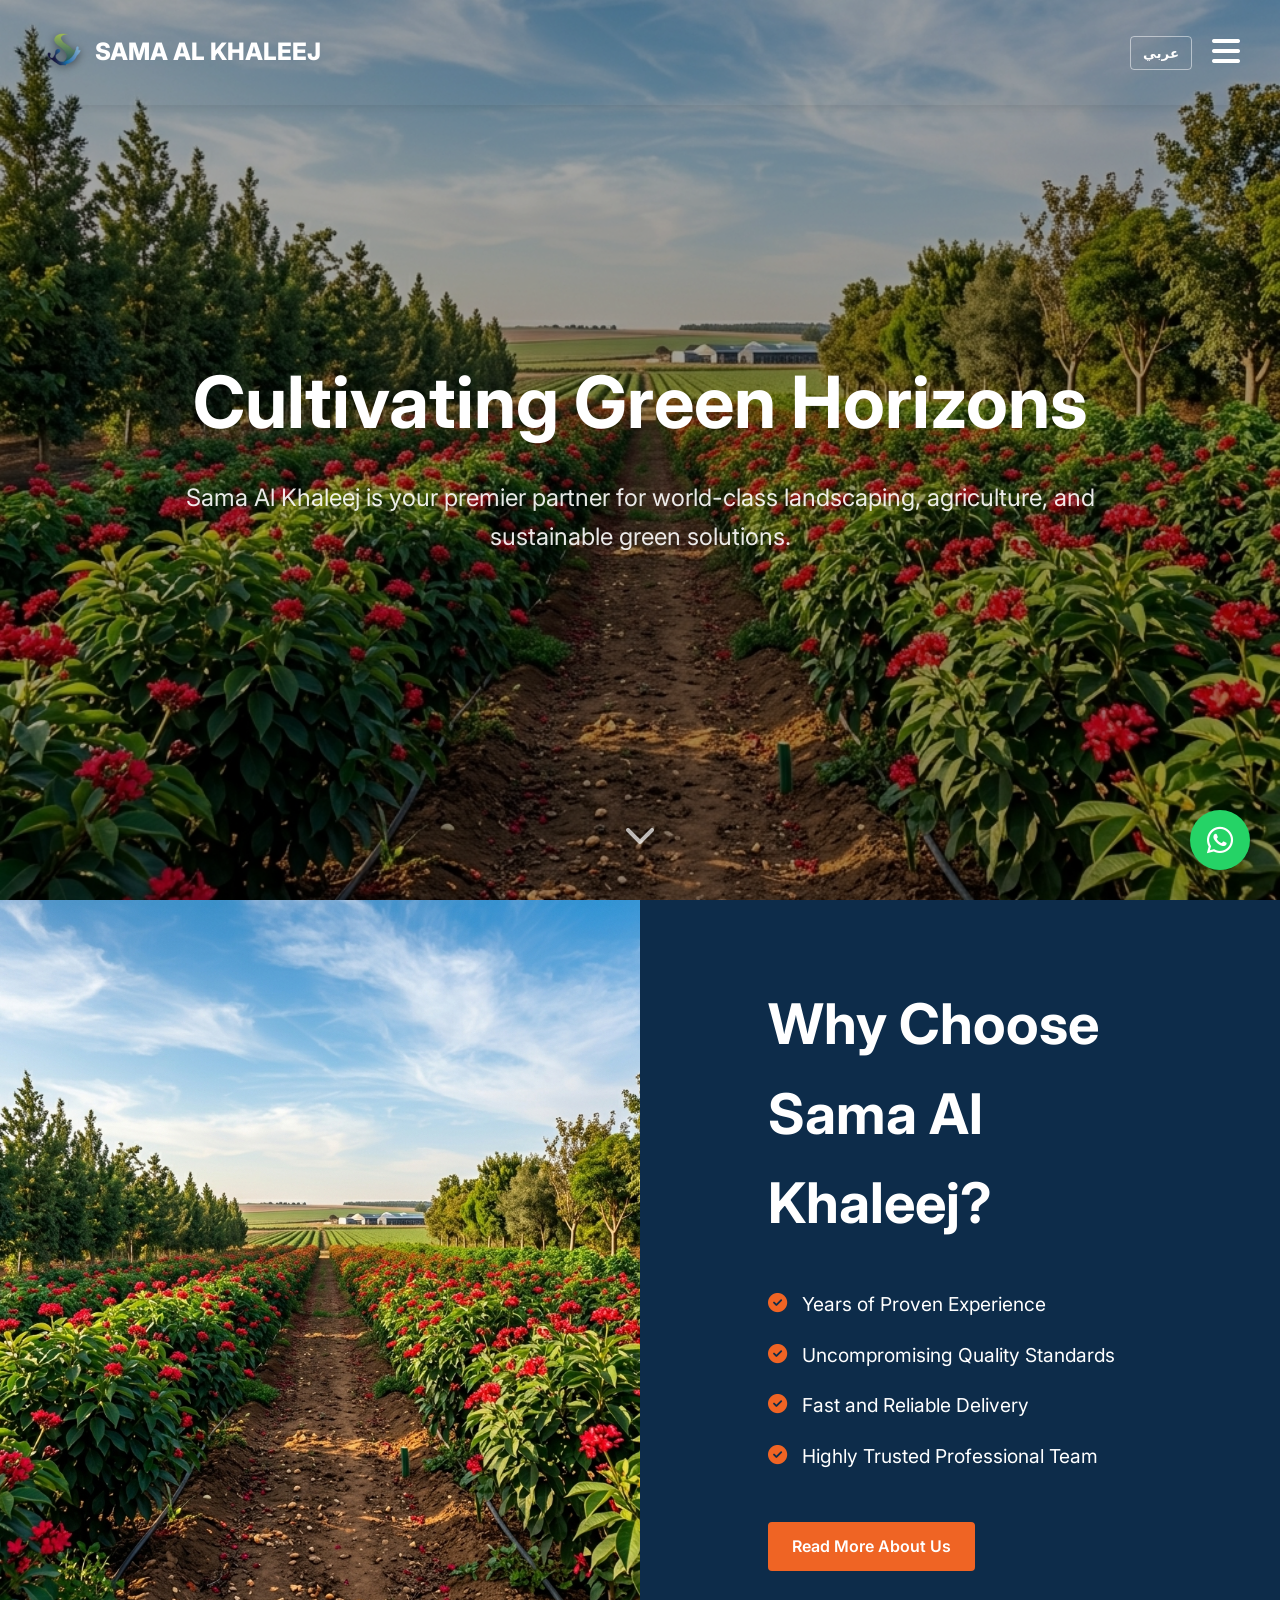
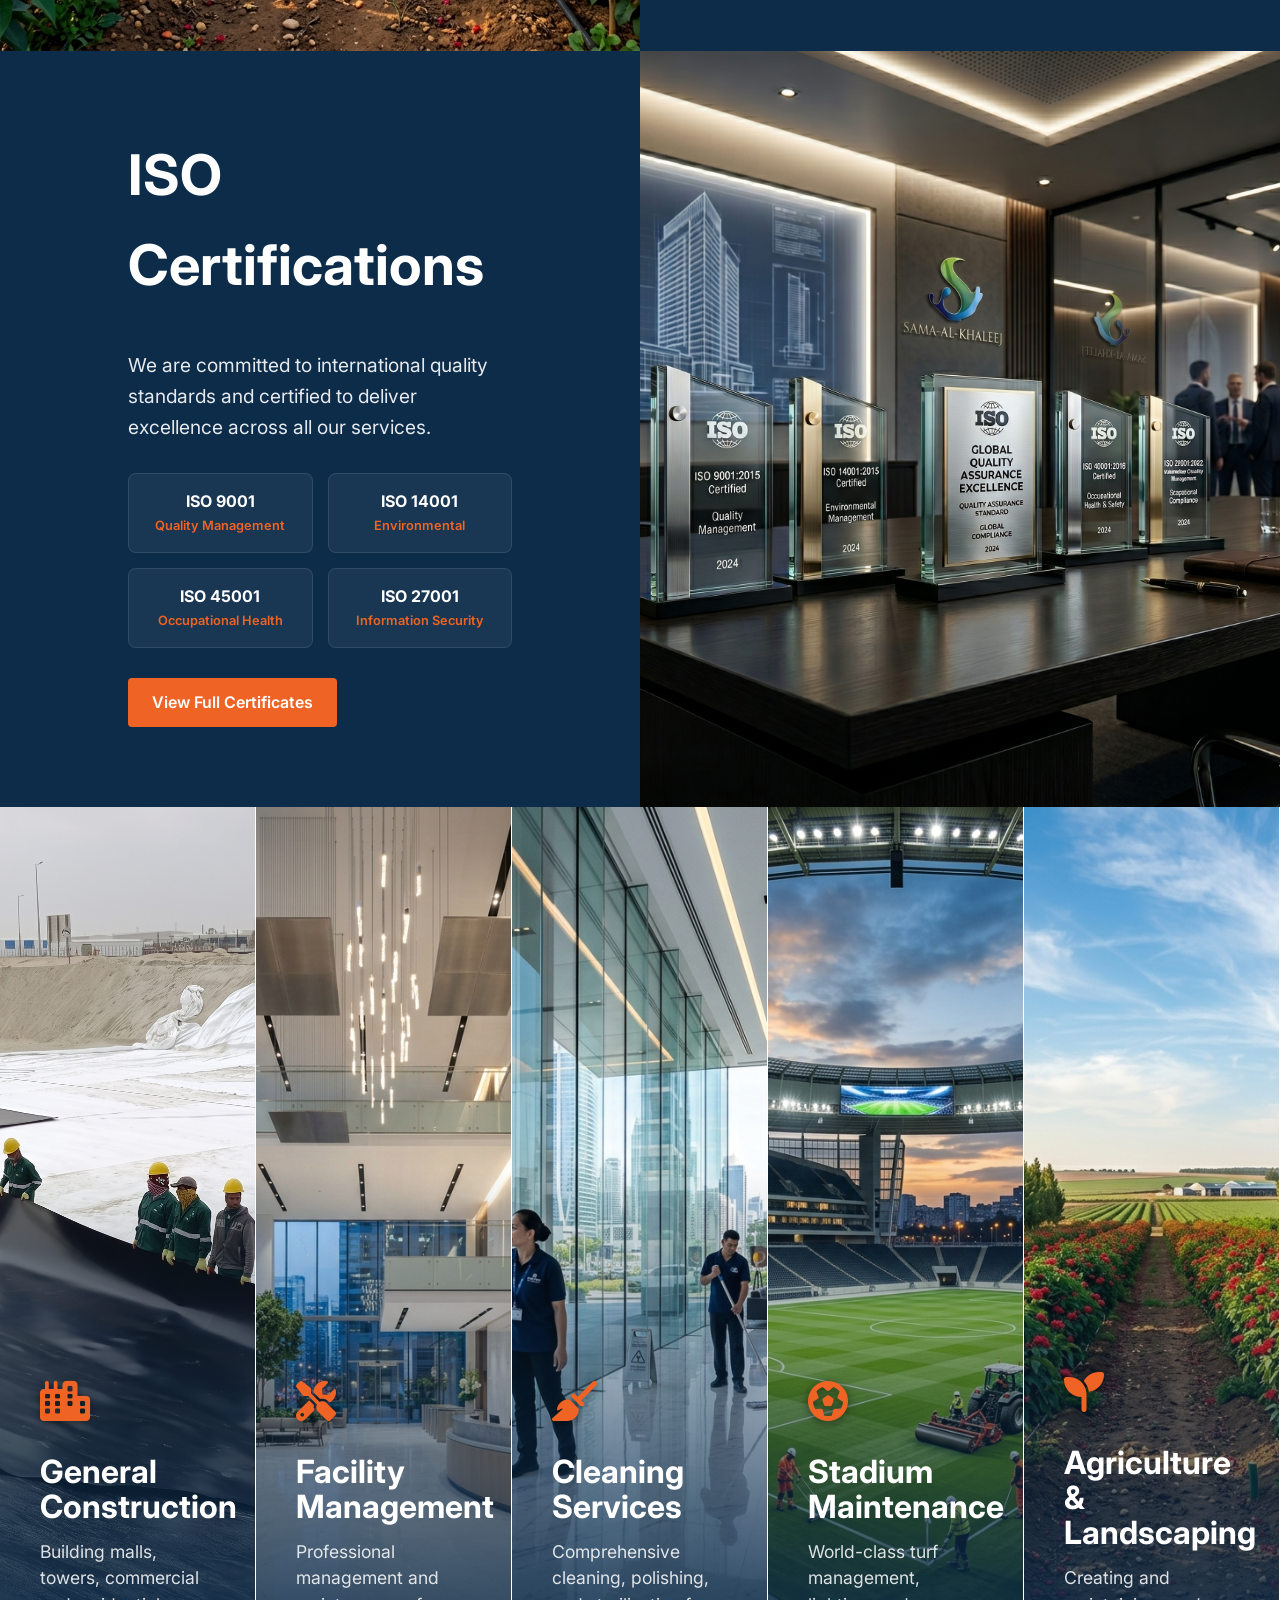
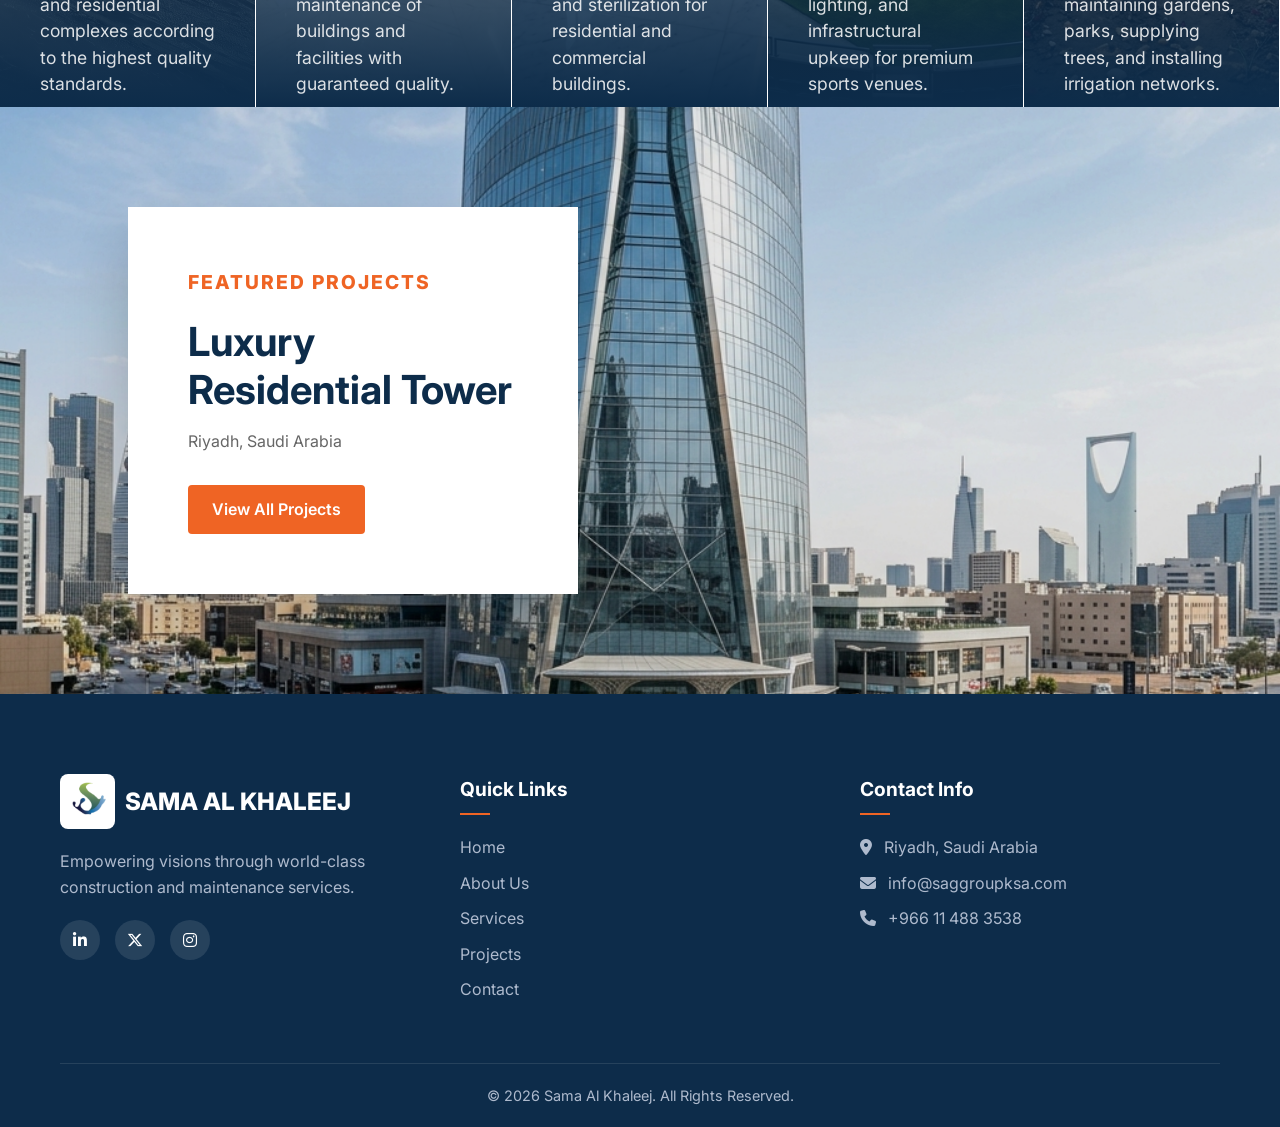
==== commit 38315d33: "update" ====
--- a/index.html
+++ b/index.html
@@ -164,7 +164,7 @@
 
   <!-- Section 4: Featured Immersive Slider/Card (100vh) -->
   <section class="ksp-section ksp-feature">
-    <div class="ksp-feature-bg" style="background-image: url('images/project-1.jpg');"></div>
+    <div class="ksp-feature-bg" style="background-image: url('images/gc_tulip_tower.png');"></div>
     <div class="ksp-feature-overlay"></div>
     <div class="ksp-feature-card animate-on-scroll">
       <h2 data-i18n="proj_title">Featured Projects</h2>
@@ -173,6 +173,7 @@
       <a href="projects.html" class="btn btn-primary" data-i18n="proj_view_all" style="margin-top: 10px;">View All Projects</a>
     </div>
   </section>
+
 
   <!-- Main Footer -->
   <footer>
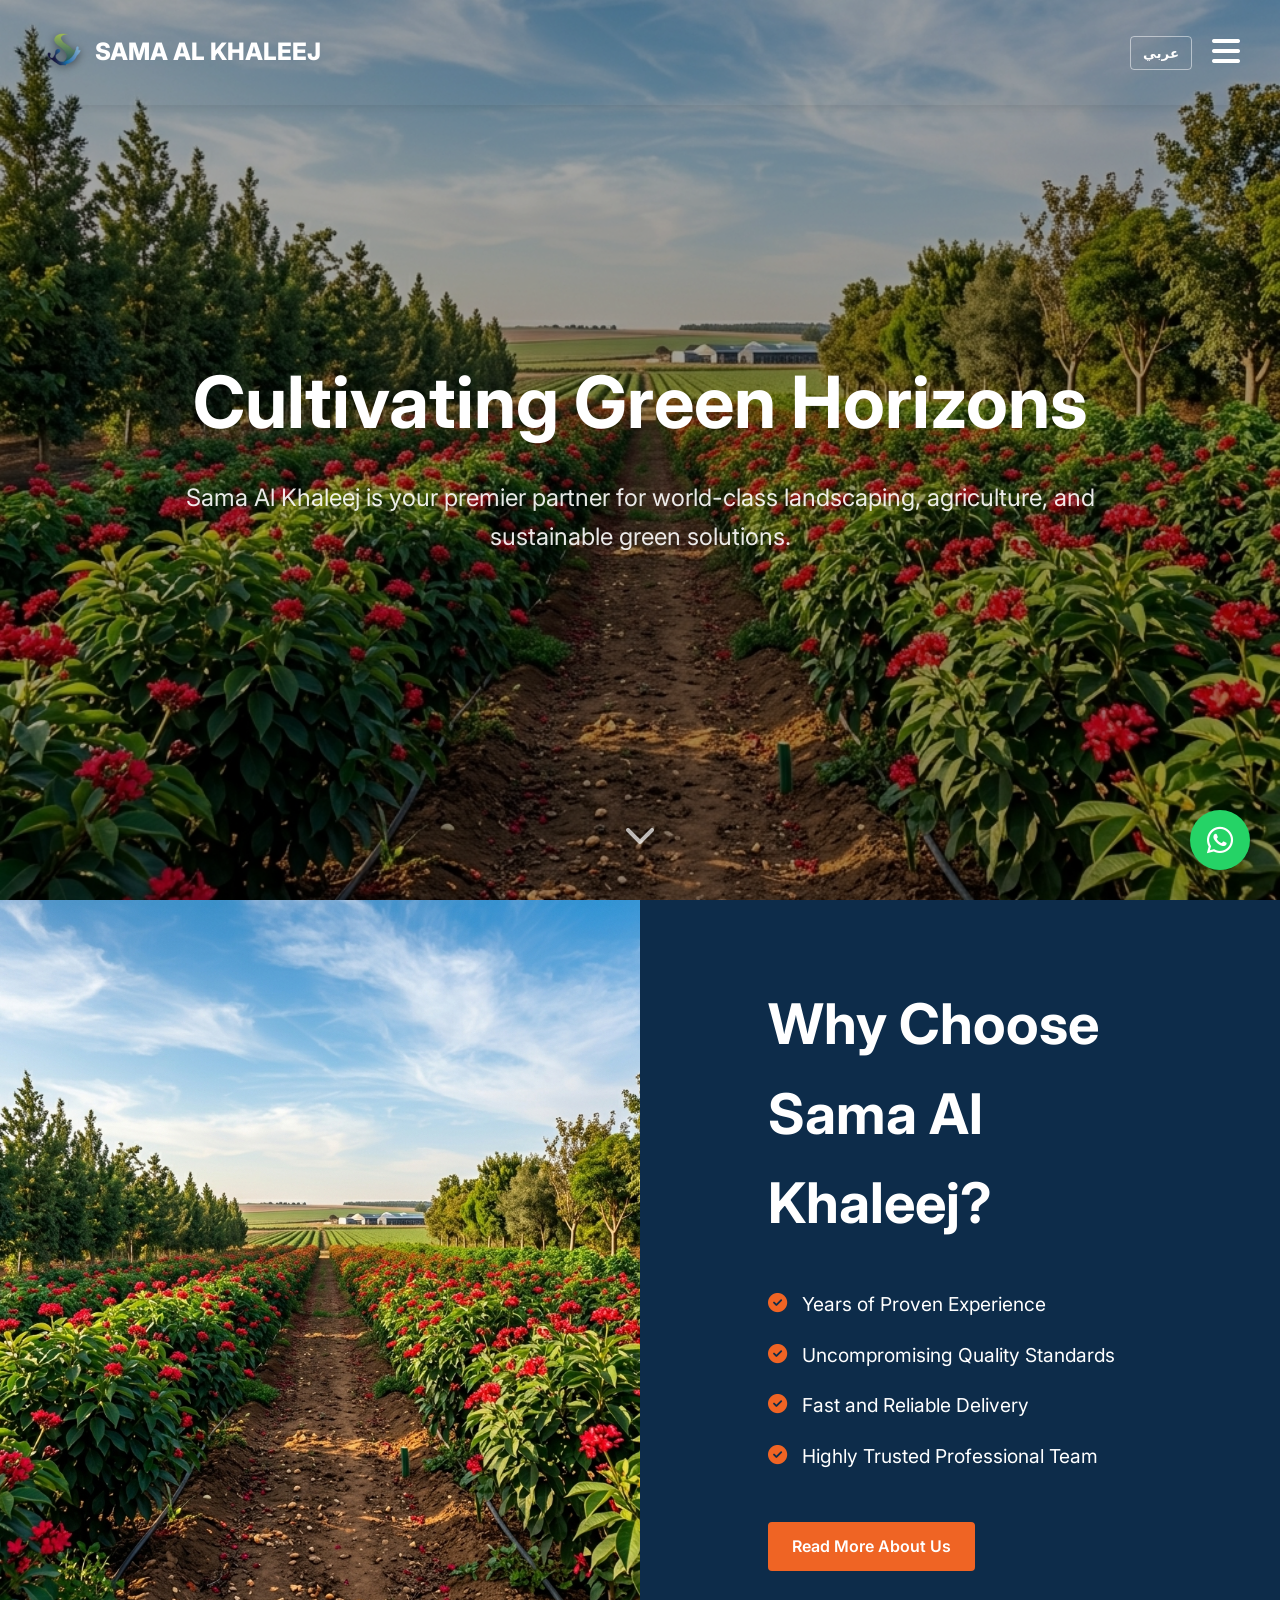
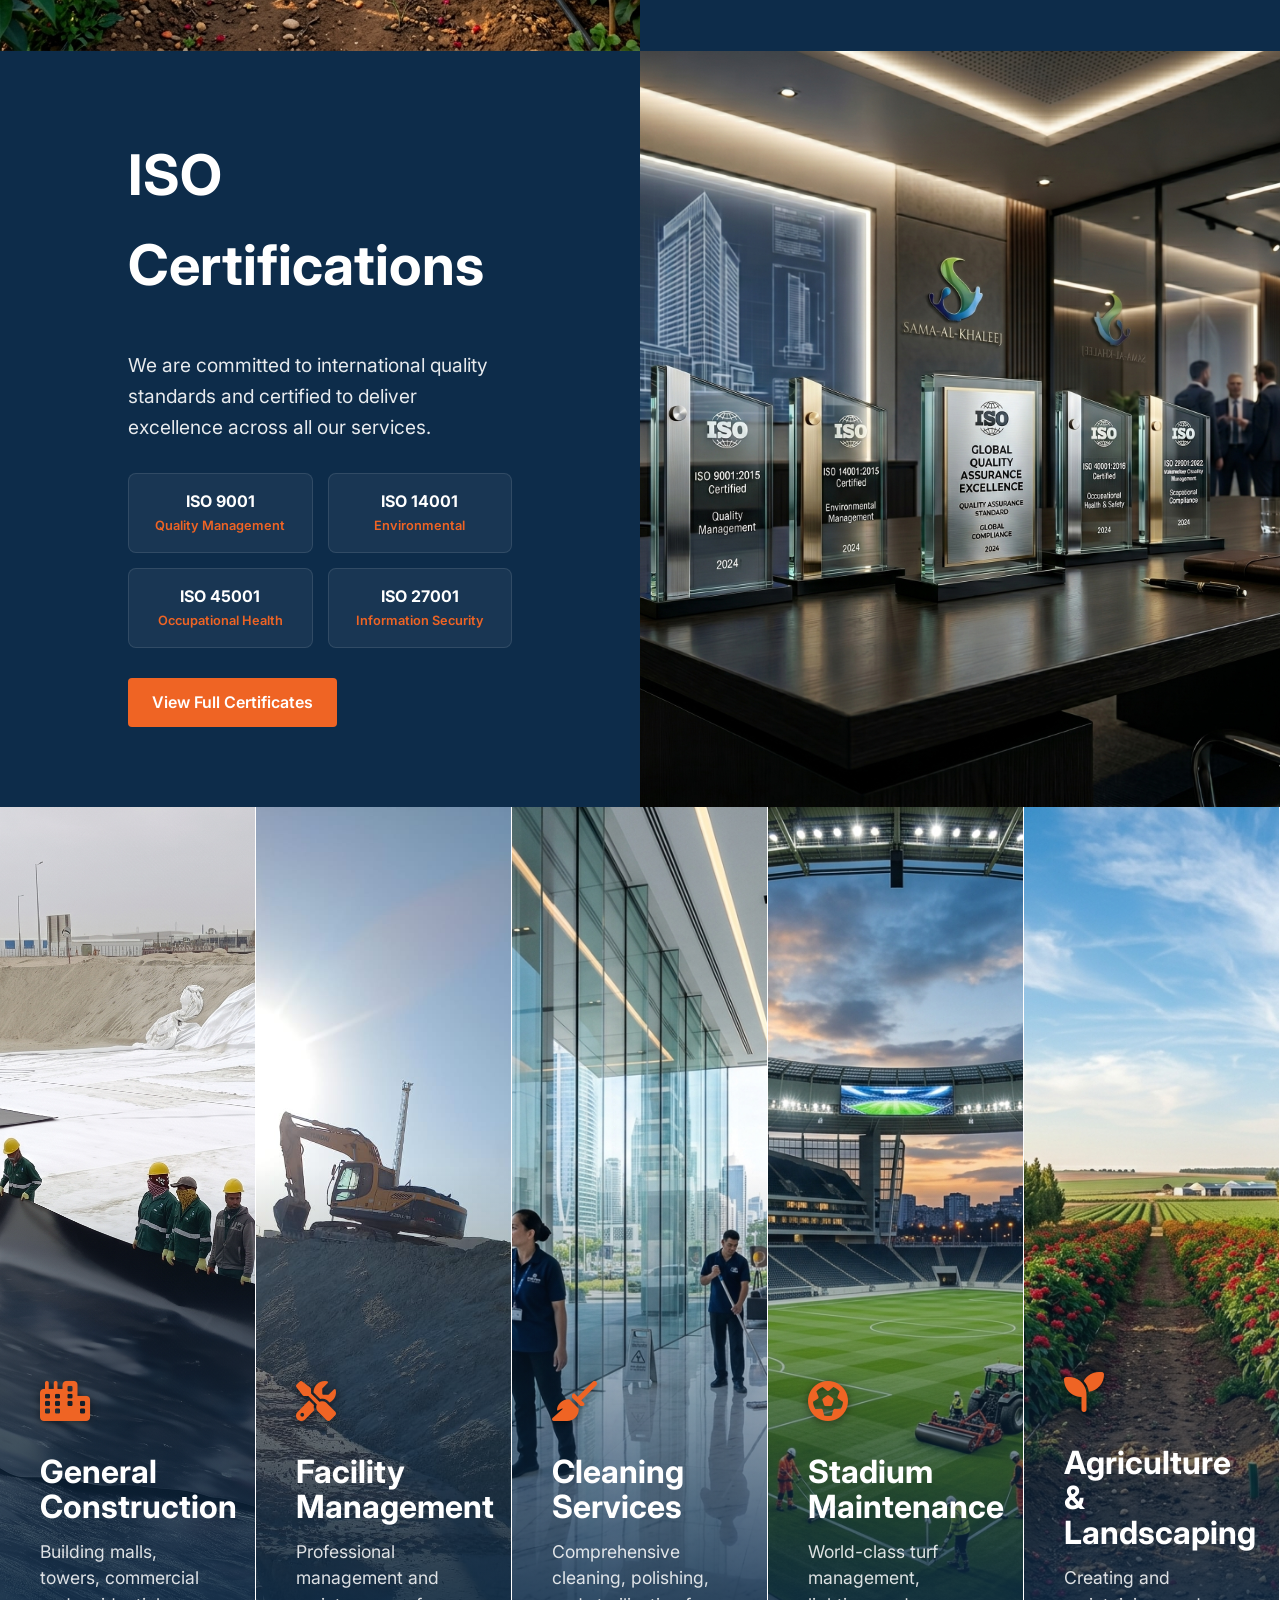
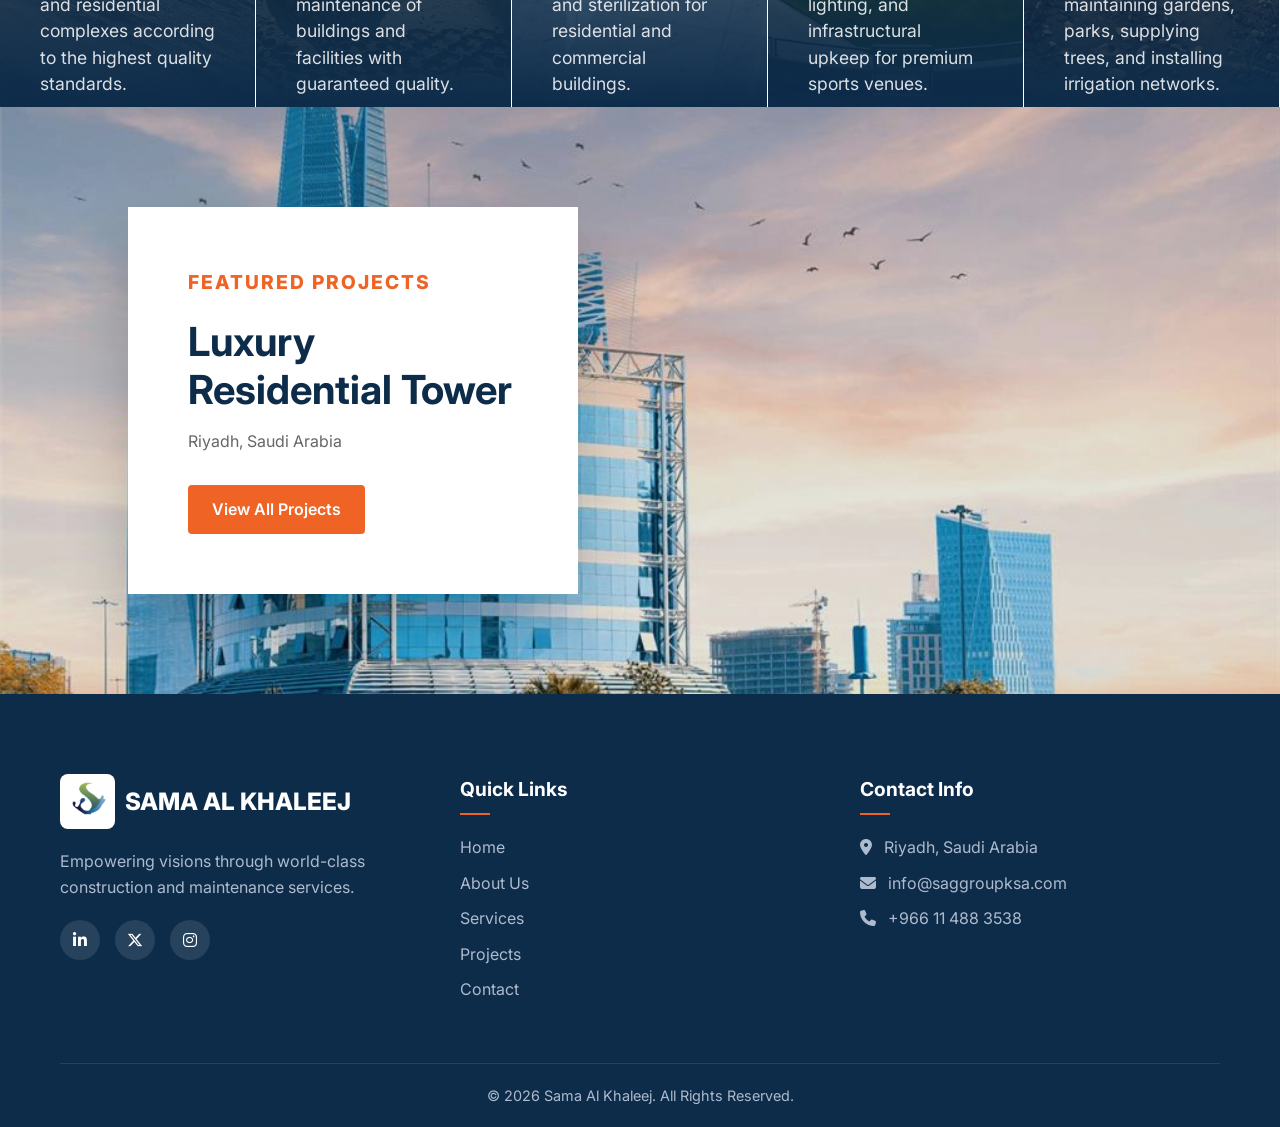
==== commit 31f9af4a: "update" ====
--- a/index.html
+++ b/index.html
@@ -125,7 +125,7 @@
       </div>
     </a>
     <a href="facility-management.html" class="ksp-tile">
-      <div class="ksp-tile-bg" style="background-image: url('images/service-fm.png');"></div>
+      <div class="ksp-tile-bg" style="background-image: url('images/e14.jpg');"></div>
       <div class="ksp-tile-overlay"></div>
       <div class="ksp-tile-content">
         <div class="service-icon"><i class="fa-solid fa-screwdriver-wrench"></i></div>
@@ -164,7 +164,7 @@
 
   <!-- Section 4: Featured Immersive Slider/Card (100vh) -->
   <section class="ksp-section ksp-feature">
-    <div class="ksp-feature-bg" style="background-image: url('images/gc_tulip_tower.png');"></div>
+    <div class="ksp-feature-bg" style="background-image: url('images/GO6O_BpWYAIHMJ_.jpg');"></div>
     <div class="ksp-feature-overlay"></div>
     <div class="ksp-feature-card animate-on-scroll">
       <h2 data-i18n="proj_title">Featured Projects</h2>
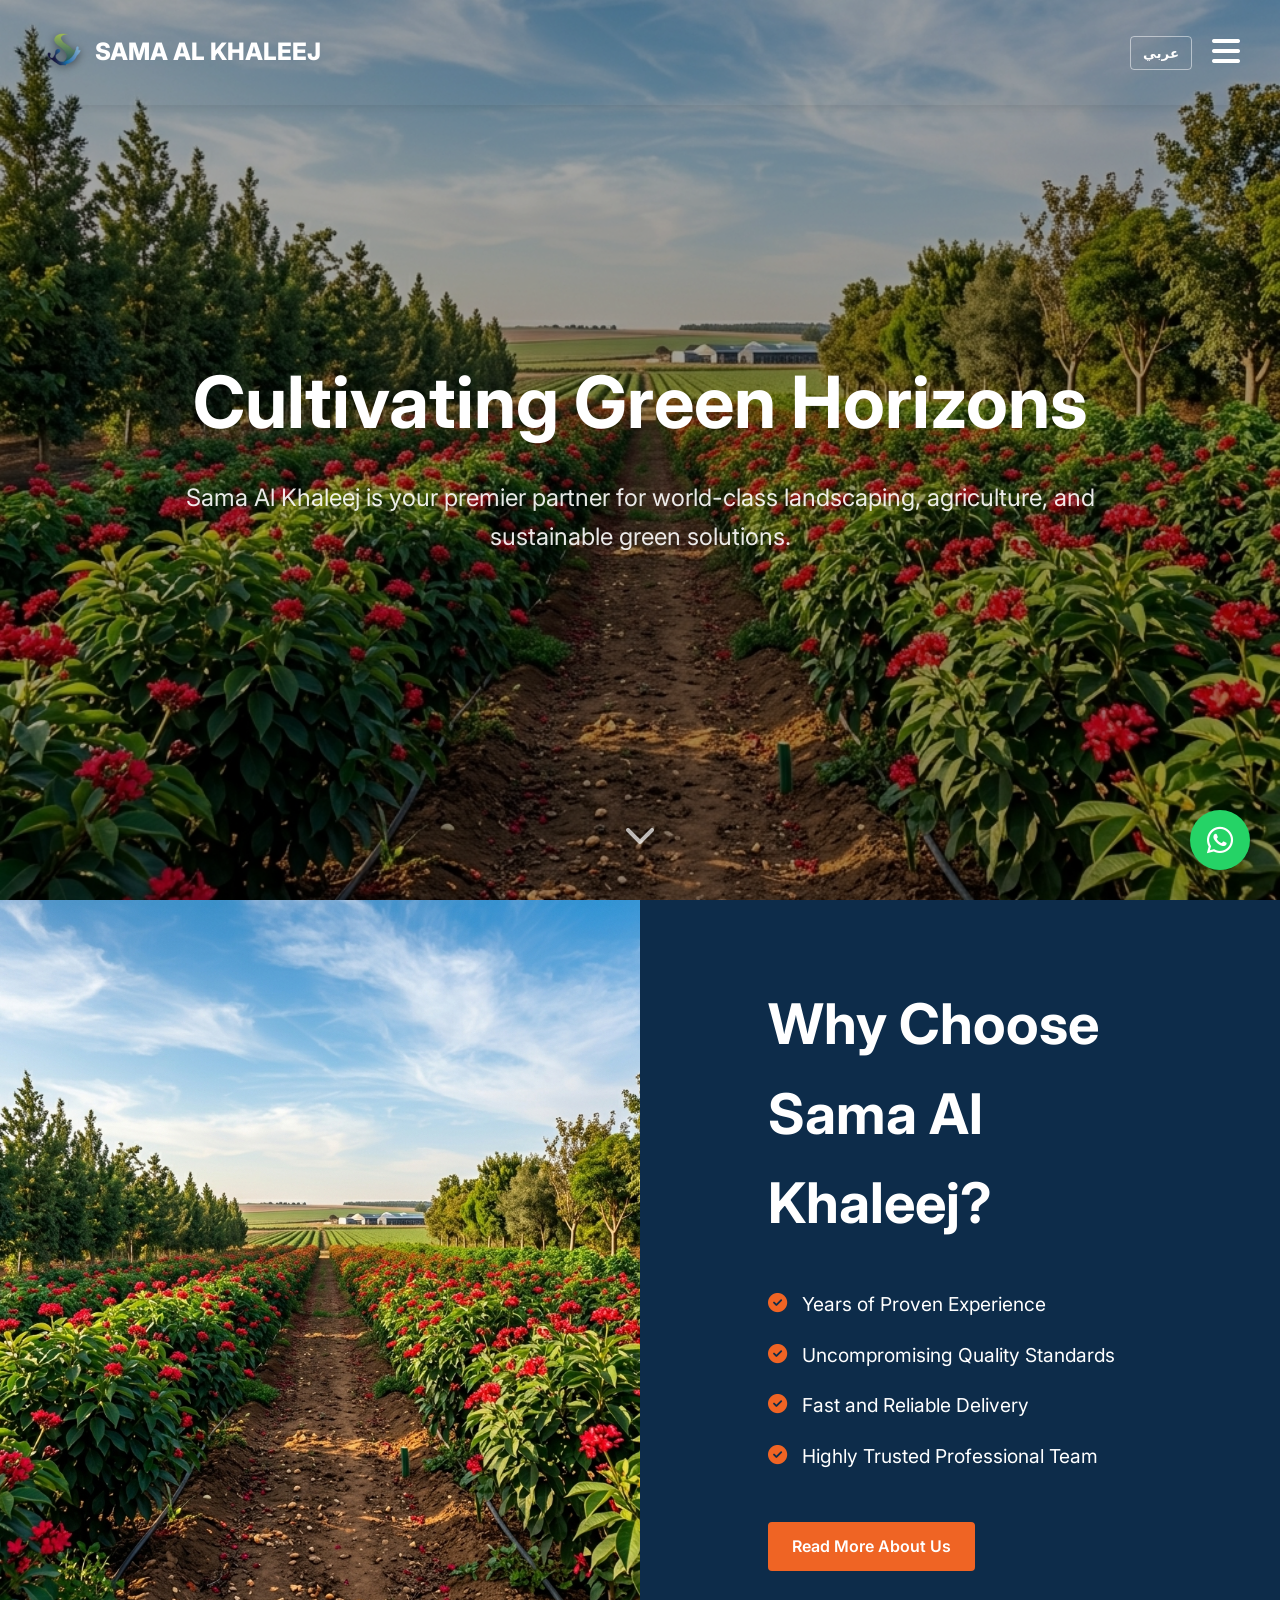
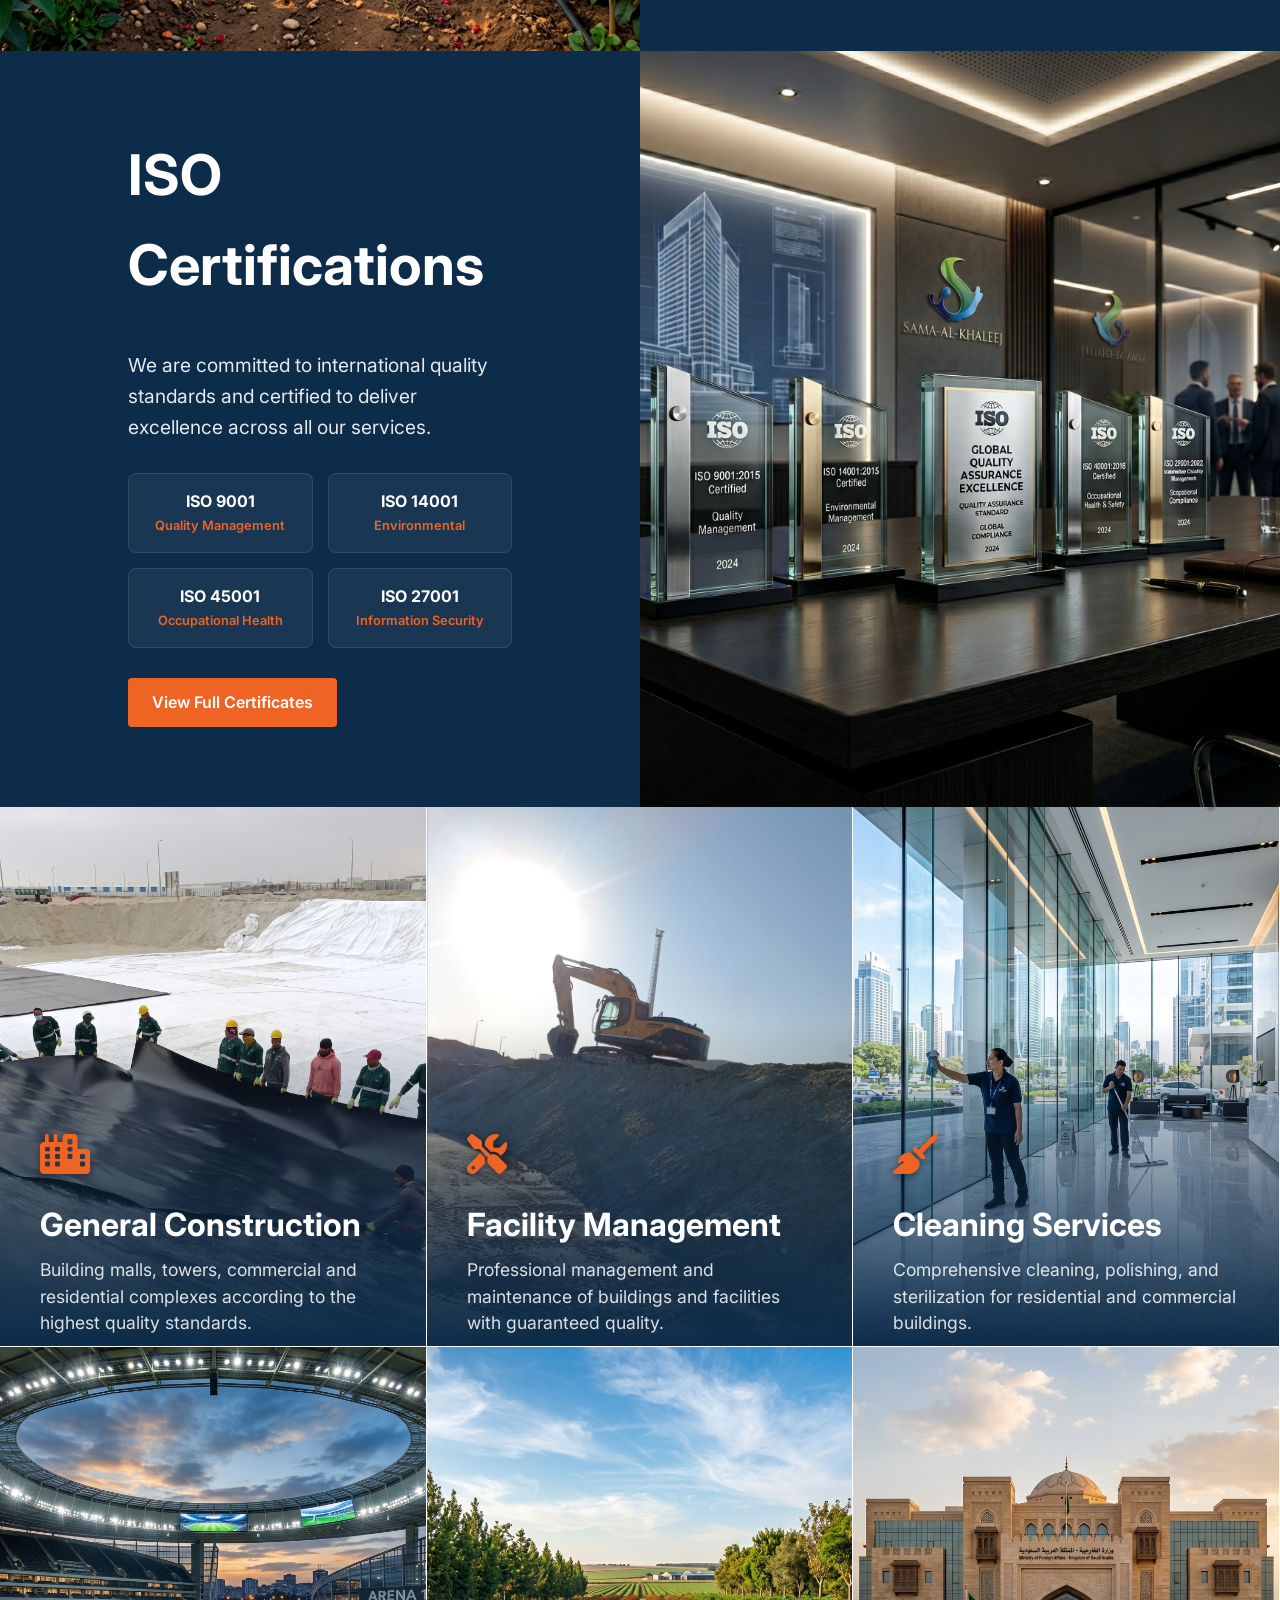
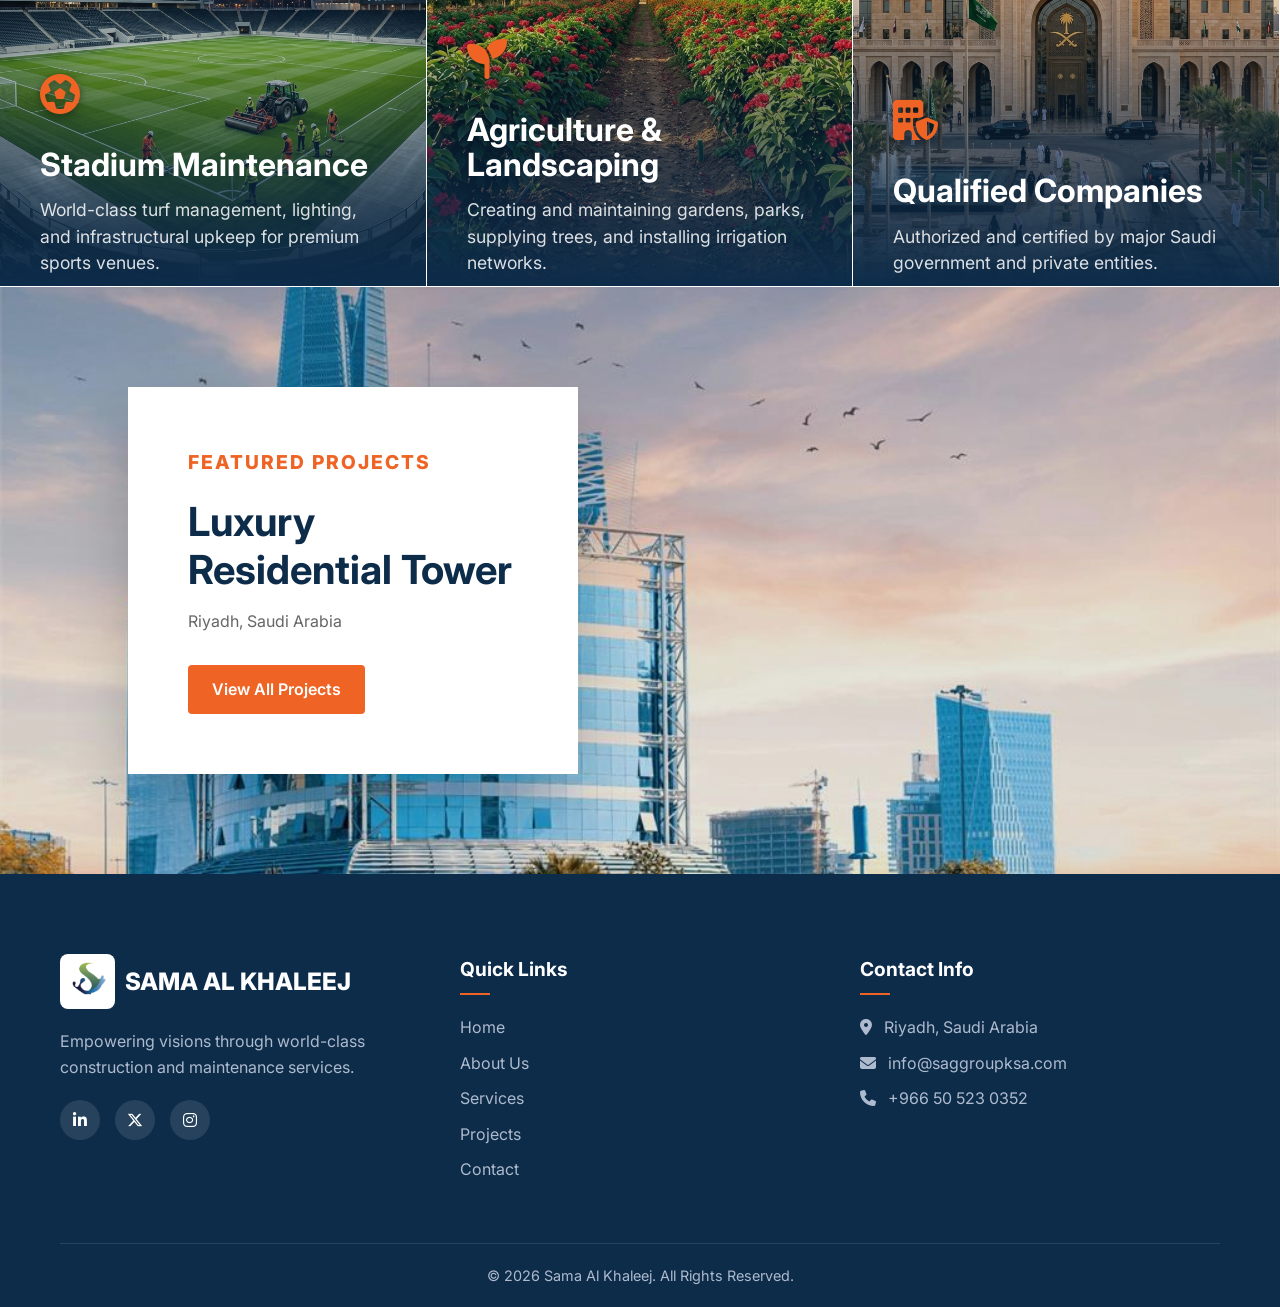
==== commit 9a011f6e: "update" ====
--- a/index.html
+++ b/index.html
@@ -160,6 +160,15 @@
         <p data-i18n="srv_agri_desc">Creating and maintaining gardens, parks, supplying trees, and installing irrigation networks.</p>
       </div>
     </a>
+    <a href="qualified-companies.html" class="ksp-tile">
+      <div class="ksp-tile-bg" style="background-image: url('images/government.png');"></div>
+      <div class="ksp-tile-overlay"></div>
+      <div class="ksp-tile-content">
+        <div class="service-icon"><i class="fa-solid fa-building-shield"></i></div>
+        <h3 data-i18n="qual_title">Qualified Companies</h3>
+        <p data-i18n="qual_desc">Authorized and certified by major Saudi government and private entities.</p>
+      </div>
+    </a>
   </section>
 
   <!-- Section 4: Featured Immersive Slider/Card (100vh) -->
@@ -174,6 +183,8 @@
     </div>
   </section>
 
+  </section>
+
 
   <!-- Main Footer -->
   <footer>
@@ -202,7 +213,7 @@
           <h4 data-i18n="footer_contact">Contact Info</h4>
           <p><i class="fa-solid fa-location-dot" style="margin-right: 8px;"></i> <span data-i18n="office_address">Riyadh, Saudi Arabia</span></p>
           <p><i class="fa-solid fa-envelope" style="margin-right: 8px;"></i> info@saggroupksa.com</p>
-          <p><i class="fa-solid fa-phone" style="margin-right: 8px;"></i> +966 11 488 3538</p>
+          <p><i class="fa-solid fa-phone" style="margin-right: 8px;"></i> +966 50 523 0352</p>
         </div>
       </div>
       <div class="footer-bottom">
@@ -212,7 +223,7 @@
   </footer>
 
   <!-- Floating WhatsApp -->
-  <a href="https://wa.me/966114883538" target="_blank" class="whatsapp-float">
+  <a href="https://wa.me/966505230352" target="_blank" class="whatsapp-float">
     <i class="fa-brands fa-whatsapp"></i>
   </a>
 
--- a/css/ksp.css
+++ b/css/ksp.css
@@ -103,12 +103,14 @@
 /* SECTION 3: TILES */
 .ksp-tiles {
   display: flex;
+  flex-wrap: wrap;
 }
 .ksp-tile {
-  flex: 1; height: 100vh;
+  width: 33.333%; height: 60vh;
   position: relative; overflow: hidden;
   display: flex; flex-direction: column; justify-content: flex-end;
   border-right: 1px solid rgba(255,255,255,0.1);
+  border-bottom: 1px solid rgba(255,255,255,0.1);
   text-decoration: none; color: #fff;
 }
 [dir="rtl"] .ksp-tile {
@@ -251,8 +253,8 @@
   .ksp-split-text-wrap { width: 100vw !important; height: auto !important; min-height: unset !important; flex: none !important; padding: 50px 20px !important; position: relative !important; overflow: visible !important; display: block !important; }
   
   /* Tiles */
-  .ksp-tiles { display: flex !important; flex-direction: column !important; height: auto !important; }
-  .ksp-tile, .ksp-tile.ksp-tile-3 { flex: none !important; width: 100vw !important; height: 50vh !important; border-right: none !important; border-bottom: 2px solid rgba(255,255,255,0.1) !important; }
+  .ksp-tiles { display: flex !important; flex-wrap: wrap !important; flex-direction: row !important; height: auto !important; }
+  .ksp-tile, .ksp-tile.ksp-tile-3 { flex: none !important; width: 50% !important; height: 50vh !important; border-right: none !important; border-bottom: 2px solid rgba(255,255,255,0.1) !important; }
   
   /* Feature/ZigZag Sections */
   .ksp-feature { display: flex !important; flex-direction: column !important; height: auto !important; min-height: unset !important; background-color: var(--primary-color) !important; overflow: visible !important; }
@@ -274,7 +276,7 @@
 }
 
 @media (max-width: 600px) {
-  .ksp-tile { height: 60vh !important; }
+  .ksp-tile, .ksp-tile.ksp-tile-3 { width: 100% !important; height: 60vh !important; }
 }
 
 /* SECTION: GALLERY */
